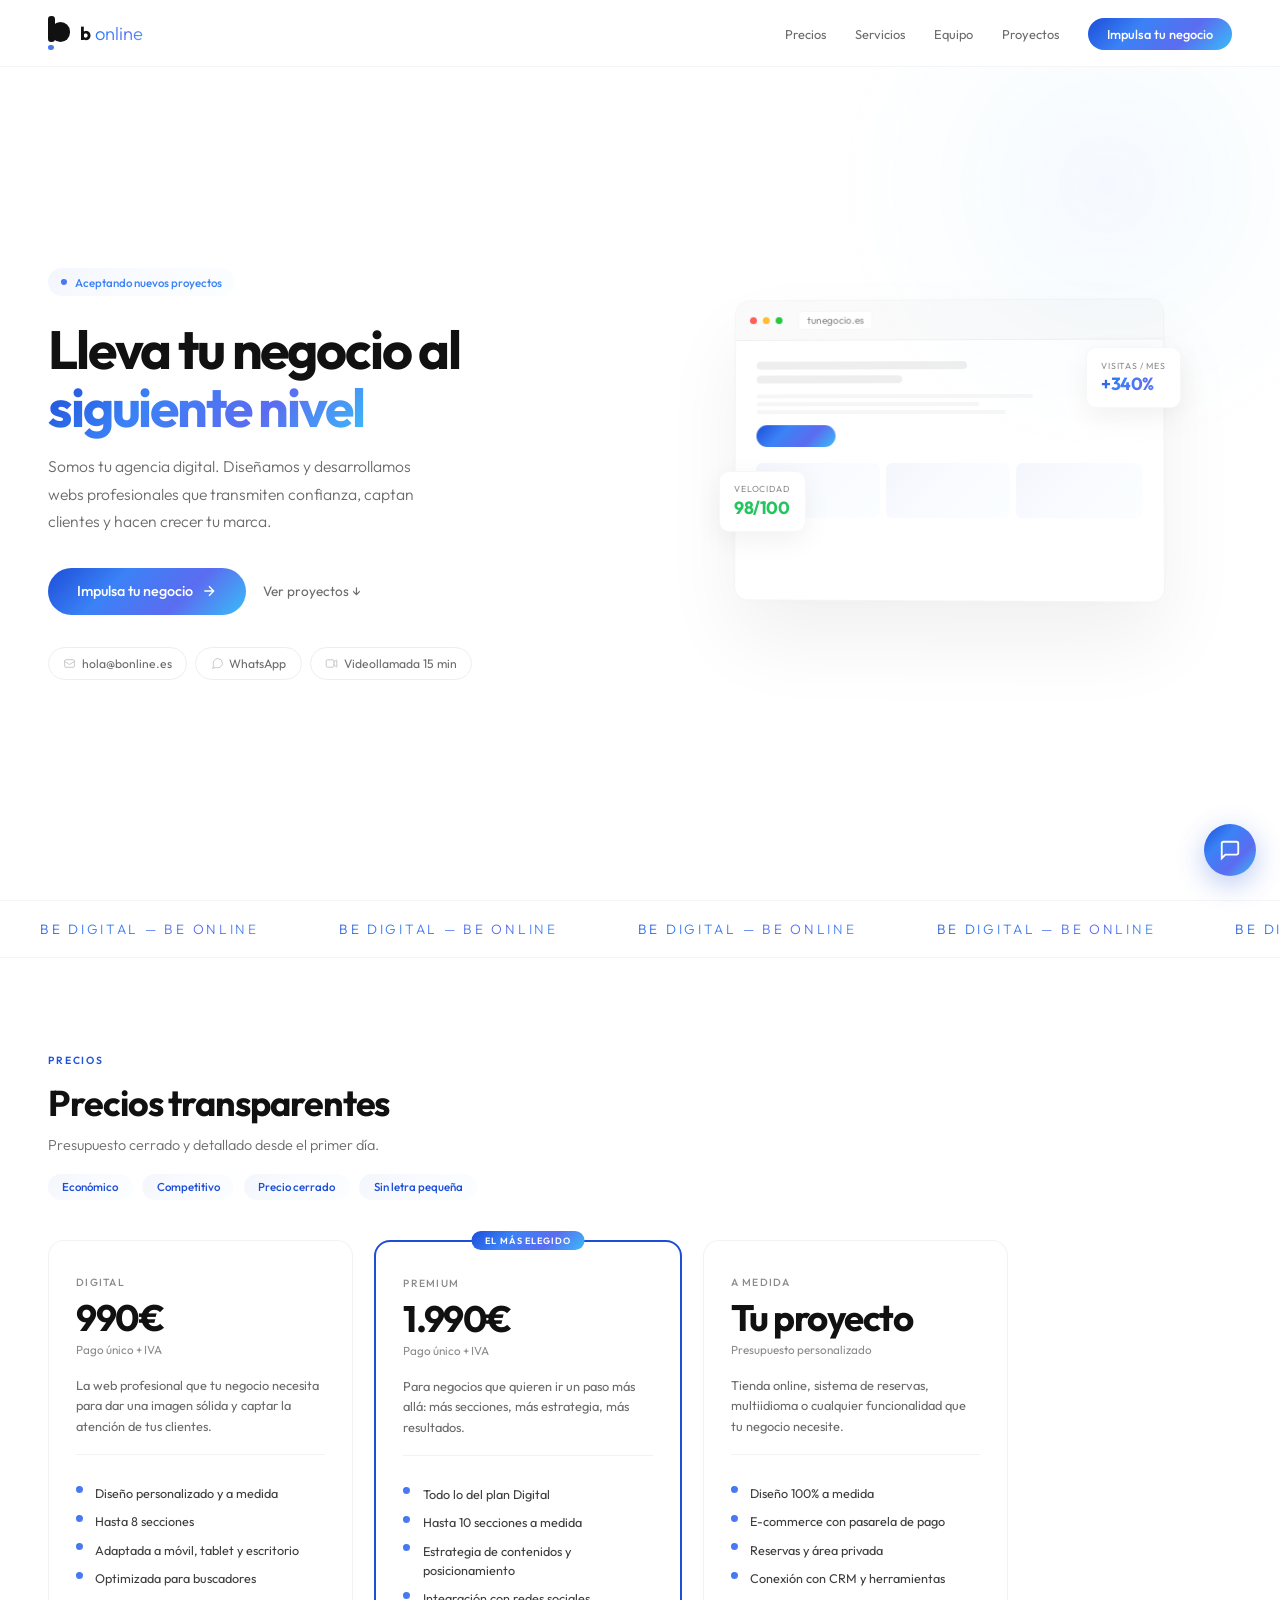
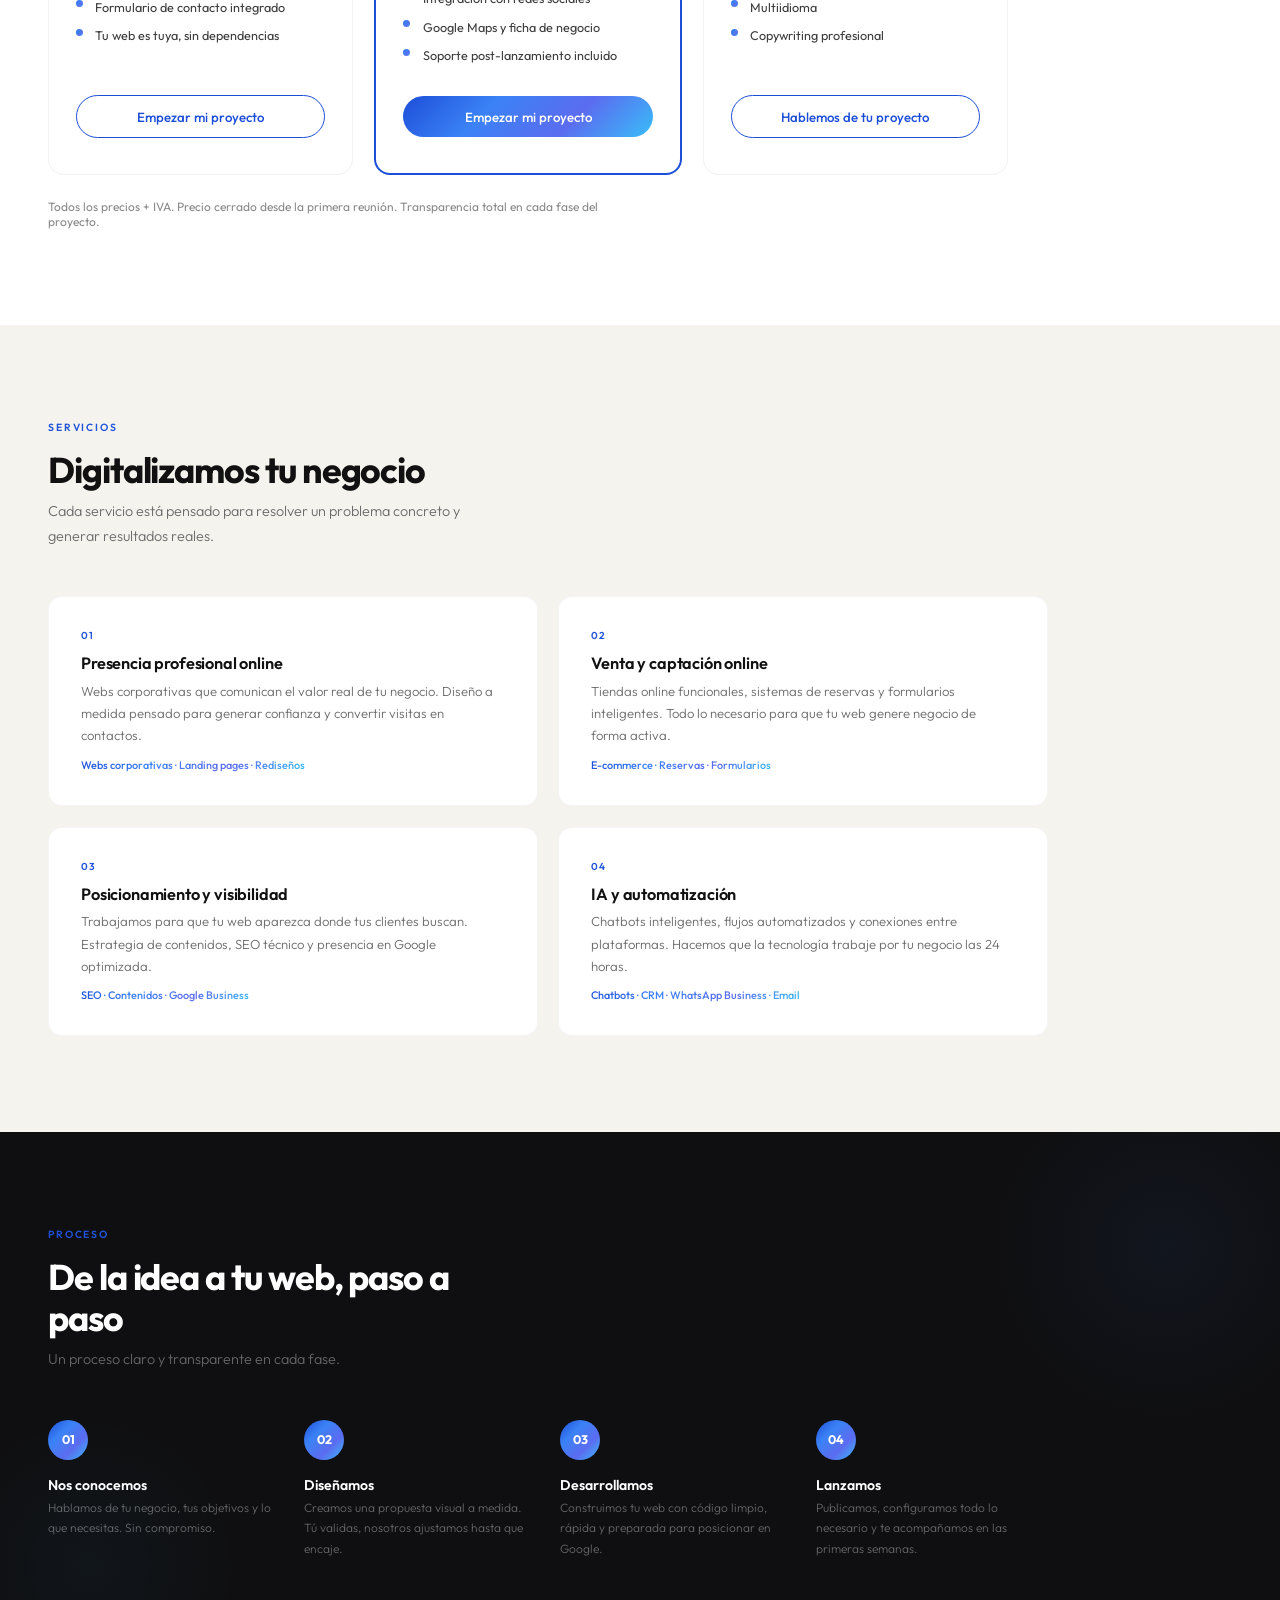
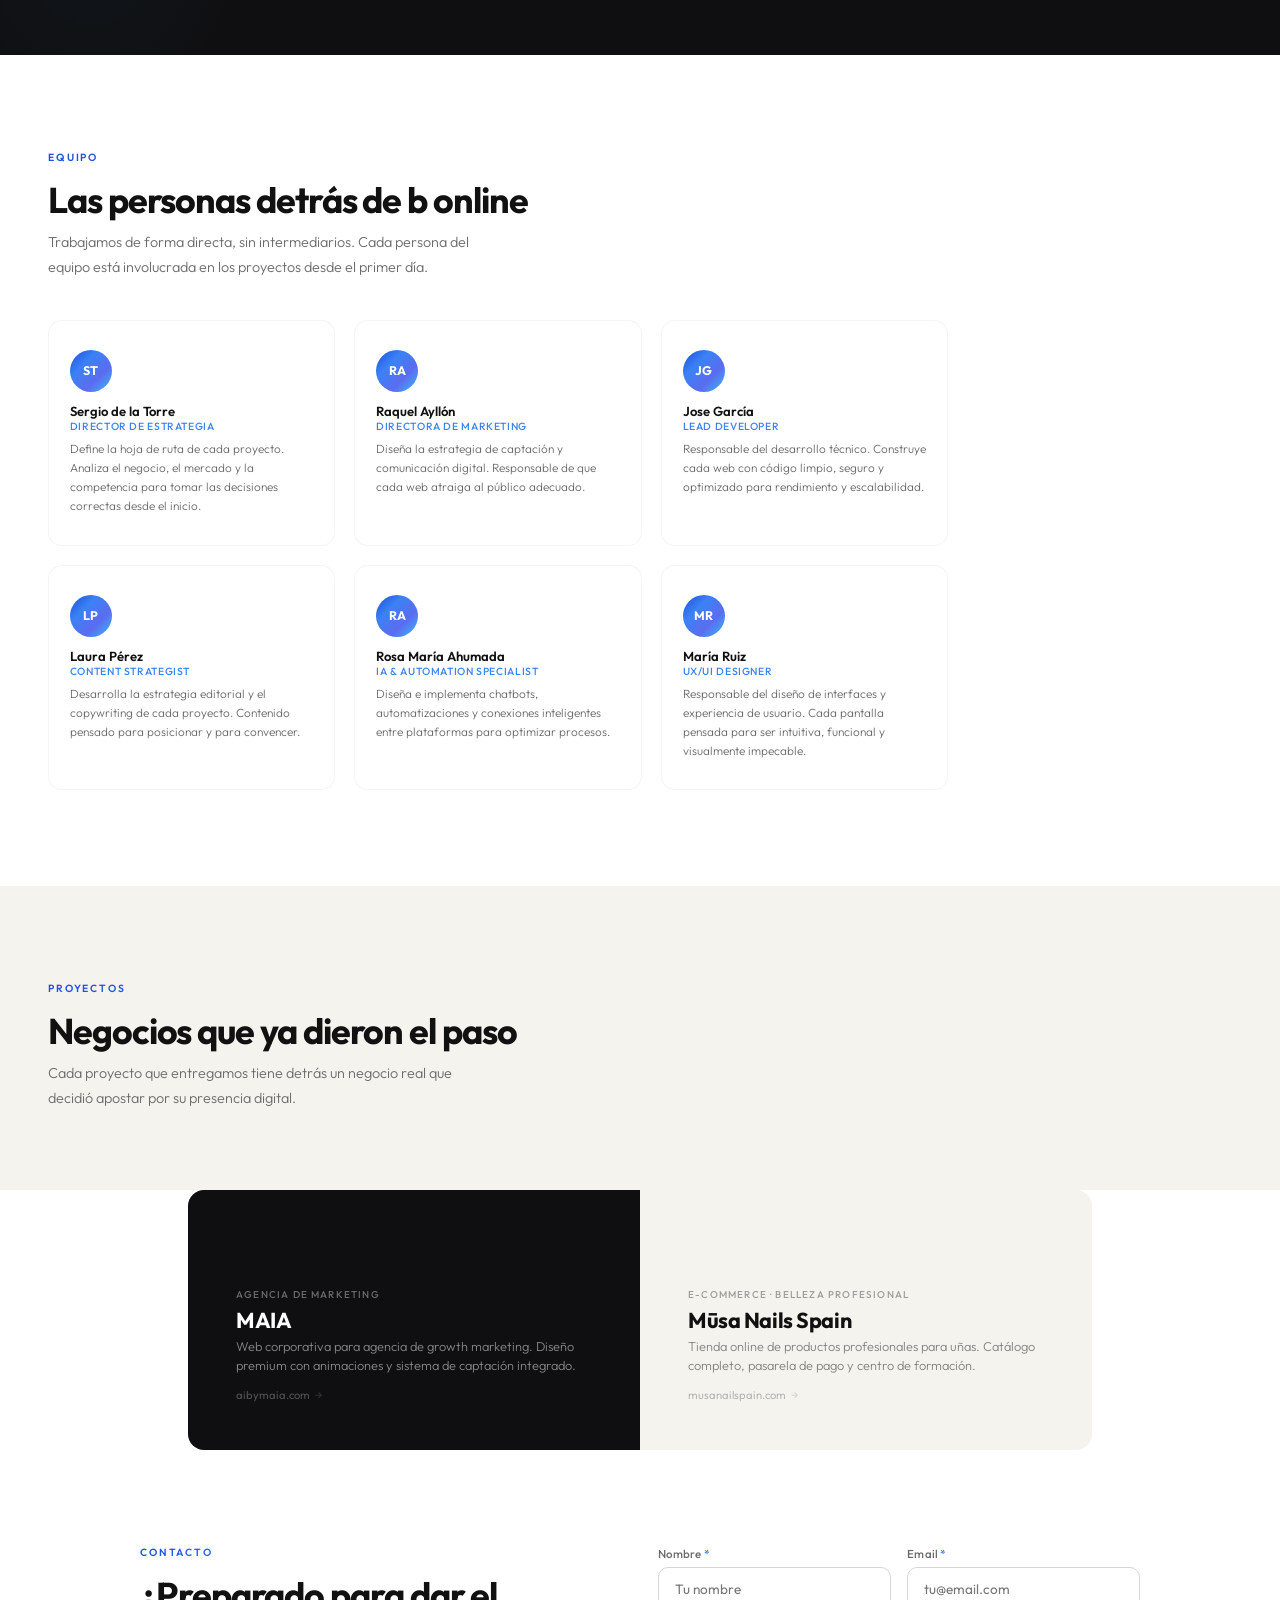
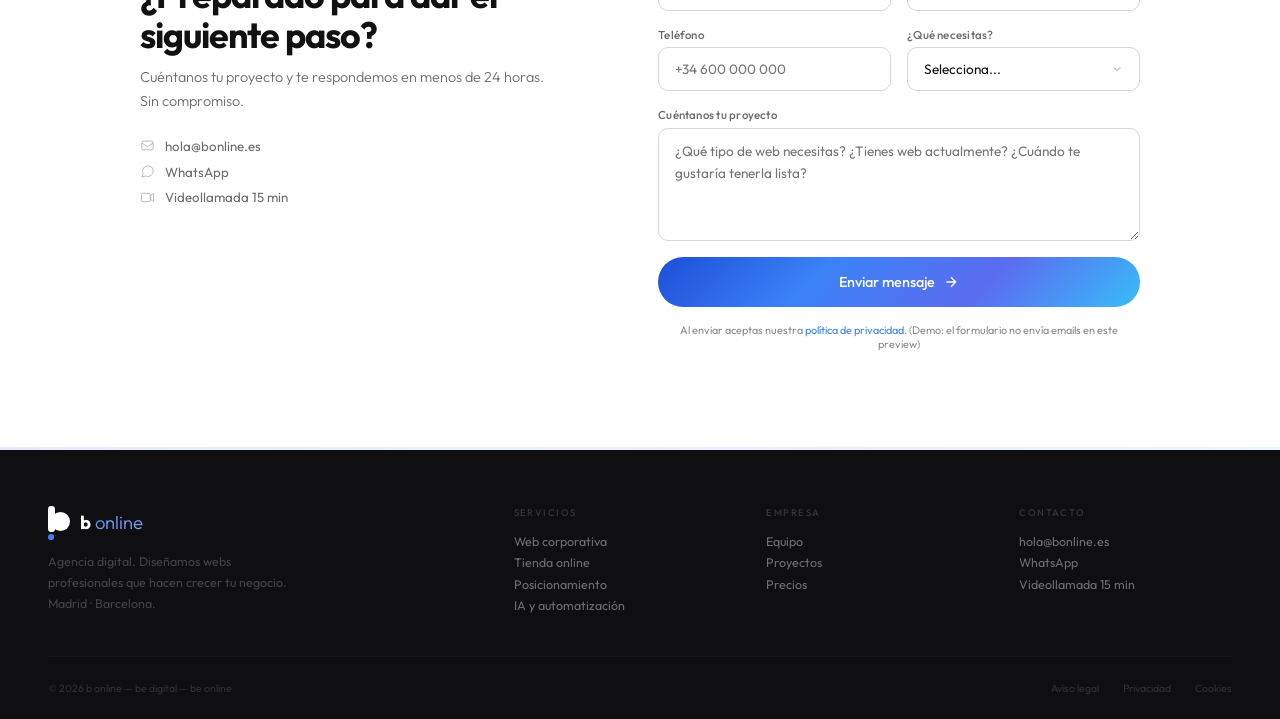
==== preview.html @ cabcc735 "Add standalone preview.html for browser preview https://claude.ai/code/session_014SmnvCgQbqK7SmA8cdi" ====
<!DOCTYPE html>
<html lang="es">
<head>
<meta charset="UTF-8">
<meta name="viewport" content="width=device-width, initial-scale=1.0">
<title>b online — be digital — be online</title>
<link href="https://fonts.googleapis.com/css2?family=Outfit:wght@200;300;400;500;600;700;800&display=swap" rel="stylesheet">
<style>
:root{
  --bg:#FFFFFF;--warm:#F5F3EE;--black:#111;--dark:#0F0F11;
  --g700:#2a2a2a;--g600:#3d3d3d;--g500:#6b6b6b;--g400:#8a8a8a;--g300:#b0b0b0;--g200:#d6d6d6;--g100:#eee;
  --grad:linear-gradient(135deg,#1D4ED8,#3B82F6,#5B6CF0,#38BDF8);
  --grad-h:linear-gradient(135deg,#1a46c4,#3574e0,#5060d8,#30a8dd);
  --grad-s:linear-gradient(135deg,rgba(29,78,216,.05),rgba(59,130,246,.03),rgba(56,189,248,.02));
  --c1:#1D4ED8;--c2:#3B82F6;--c3:#5B6CF0;--c4:#38BDF8;
  --f:'Outfit',sans-serif
}
*{margin:0;padding:0;box-sizing:border-box}
html{scroll-behavior:smooth}
body{font-family:var(--f);background:var(--bg);color:var(--black);overflow-x:hidden;-webkit-font-smoothing:antialiased}
::selection{background:var(--c2);color:#fff}

/* NAV */
nav{position:fixed;top:0;left:0;right:0;z-index:100;padding:1rem 3rem;display:flex;justify-content:space-between;align-items:center;background:rgba(255,255,255,.92);backdrop-filter:blur(24px);-webkit-backdrop-filter:blur(24px);border-bottom:1px solid rgba(0,0,0,.04)}
.logo{display:flex;align-items:center;gap:10px;text-decoration:none;color:var(--black)}
.logo-s{position:relative;width:22px;height:34px;cursor:pointer;transition:transform .3s}
.logo-s:hover{animation:bnc .5s}
@keyframes bnc{0%{transform:translateY(0)}30%{transform:translateY(-8px)}50%{transform:translateY(0)}70%{transform:translateY(-4px)}100%{transform:translateY(0)}}
.logo-s.bounce{animation:bnc .6s cubic-bezier(.36,.07,.19,.97)}
.logo-st{position:absolute;top:0;left:0;width:6.5px;height:26px;background:var(--black);border-radius:3.25px}
.logo-bw{position:absolute;top:6px;left:2.5px;width:19.5px;height:19.5px;background:var(--black);border-radius:50%}
.logo-dt{position:absolute;bottom:0;left:0;width:5.5px;height:5.5px;border-radius:50%;background:var(--grad)}
.logo-tx{display:flex;align-items:baseline;gap:5px}
.logo-bb{font-weight:700;font-size:1.15rem;letter-spacing:-.03em}
.logo-on{font-weight:300;font-size:1.15rem;background:var(--grad);-webkit-background-clip:text;-webkit-text-fill-color:transparent;background-clip:text}
.nl{display:flex;gap:1.8rem;align-items:center;list-style:none}
.nl a{text-decoration:none;color:var(--g500);font-size:.8rem;font-weight:400;transition:color .3s}.nl a:hover{color:var(--black)}
.nc{background:var(--grad)!important;color:#fff!important;padding:.5rem 1.2rem!important;border-radius:100px;font-weight:500!important;transition:all .3s!important;-webkit-text-fill-color:#fff!important}.nc:hover{opacity:.9!important;transform:translateY(-1px)}
.ham{display:none;background:0;border:0;cursor:pointer;padding:.5rem}.ham span{display:block;width:20px;height:1.5px;background:var(--black);margin:4px 0;transition:all .3s}
.ham.open span:nth-child(1){transform:translateY(5.5px) rotate(45deg)}
.ham.open span:nth-child(2){opacity:0}
.ham.open span:nth-child(3){transform:translateY(-5.5px) rotate(-45deg)}

/* MOBILE MENU */
.mob-menu{display:none;position:fixed;top:0;left:0;right:0;bottom:0;z-index:99;background:rgba(255,255,255,.98);backdrop-filter:blur(24px);flex-direction:column;align-items:center;justify-content:center;gap:2rem;padding:2rem}
.mob-menu.open{display:flex}
.mob-menu a{font-size:1.4rem;font-weight:600;color:var(--black);text-decoration:none;letter-spacing:-.02em;transition:color .2s}.mob-menu a:hover{color:var(--c2)}
.mob-cta{background:var(--grad)!important;color:#fff!important;padding:.8rem 2rem;border-radius:100px;font-size:1.1rem!important;-webkit-text-fill-color:#fff!important}

/* BUTTONS */
.btn-grad{display:inline-flex;align-items:center;gap:.5rem;background:var(--grad);color:#fff;padding:.9rem 1.8rem;border-radius:100px;text-decoration:none;font-weight:500;font-size:.9rem;transition:all .3s;border:0;cursor:pointer;font-family:var(--f)}.btn-grad:hover{transform:translateY(-2px);box-shadow:0 14px 36px rgba(29,78,216,.2);background:var(--grad-h)}.btn-grad svg{transition:transform .3s}.btn-grad:hover svg.btn-arr{transform:translateX(3px)}
.btn-g{display:inline-flex;align-items:center;gap:.4rem;color:var(--g500);text-decoration:none;font-size:.85rem;font-weight:400;transition:color .3s;padding:.9rem .4rem}.btn-g:hover{color:var(--black)}
.btn-o{display:inline-flex;align-items:center;gap:.4rem;padding:.7rem 1.3rem;border-radius:100px;text-decoration:none;font-size:.83rem;font-weight:400;border:1.5px solid var(--g200);color:var(--g500);transition:all .3s}.btn-o:hover{border-color:var(--c2);color:var(--c2)}
.gl{height:3px;background:var(--grad);border:none;margin:0;opacity:.12}

/* HERO */
.hero{min-height:100vh;display:grid;grid-template-columns:1fr 1fr;align-items:center;padding:0 3rem;gap:3rem;position:relative;overflow:hidden}
.hero::after{content:'';position:absolute;top:-10%;right:-8%;width:550px;height:550px;background:radial-gradient(circle,rgba(59,130,246,.05) 0%,rgba(56,189,248,.02) 40%,transparent 70%);pointer-events:none}
.hero-c{padding:7rem 0 4rem;max-width:520px;position:relative;z-index:1}
.h-tag{display:inline-flex;align-items:center;gap:.5rem;background:var(--grad-s);font-size:.72rem;font-weight:500;padding:.38rem .8rem;border-radius:100px;margin-bottom:1.5rem;color:var(--c2)}
.h-tag .dot{width:6px;height:6px;border-radius:50%;background:var(--grad);animation:pu 2s infinite}
@keyframes pu{0%,100%{opacity:1}50%{opacity:.3}}
.hero h1{font-size:clamp(2.3rem,4.2vw,3.4rem);font-weight:700;line-height:1.08;letter-spacing:-.04em;margin-bottom:1.1rem}
.hero h1 .ac{background:var(--grad);-webkit-background-clip:text;-webkit-text-fill-color:transparent;background-clip:text}
.hero-sub{font-size:.98rem;color:var(--g500);line-height:1.75;font-weight:300;margin-bottom:2rem;max-width:400px}
.hero-a{display:flex;gap:.7rem;align-items:center;flex-wrap:wrap;margin-bottom:2rem}
.hero-bar{display:flex;gap:.5rem;flex-wrap:wrap}
.hero-bar a{display:inline-flex;align-items:center;gap:.35rem;padding:.5rem .9rem;border-radius:100px;font-size:.76rem;font-weight:400;text-decoration:none;border:1px solid var(--g100);color:var(--g500);transition:all .3s;background:var(--bg)}.hero-bar a:hover{border-color:var(--c2);color:var(--c2)}
.hero-bar a svg{width:13px;height:13px;opacity:.45}
.hero-v{position:relative;height:100vh;display:flex;align-items:center;justify-content:center}
.hm{position:relative;width:100%;max-width:430px}
.mbr{background:#fff;border-radius:14px;box-shadow:0 40px 80px rgba(0,0,0,.06),0 2px 12px rgba(0,0,0,.02);overflow:hidden;border:1px solid rgba(0,0,0,.04);transform:perspective(1000px) rotateY(-2deg) rotateX(1deg);transition:transform .6s cubic-bezier(.22,1,.36,1)}.mbr:hover{transform:perspective(1000px) rotateY(0) rotateX(0)}
.mb-bar{display:flex;align-items:center;gap:6px;padding:10px 14px;background:#fafafa;border-bottom:1px solid rgba(0,0,0,.04)}
.md{width:7px;height:7px;border-radius:50%}.md:nth-child(1){background:#FF5F57}.md:nth-child(2){background:#FFBD2E}.md:nth-child(3){background:#28C840}
.mu{margin-left:10px;font-size:.64rem;color:var(--g400);background:#fff;padding:2px 8px;border-radius:4px;border:1px solid rgba(0,0,0,.03)}
.mb-bd{padding:1.3rem;min-height:260px}
.mbl{height:8px;border-radius:4px;margin-bottom:6px;background:var(--g100)}.mbl:nth-child(1){width:55%}.mbl:nth-child(2){width:38%;margin-bottom:11px}
.mbs{height:4px;border-radius:2px;margin-bottom:4px;background:var(--g100);opacity:.5}.mbs:nth-child(3){width:72%}.mbs:nth-child(4){width:58%}.mbs:nth-child(5){width:65%}
.m-btn{width:80px;height:22px;border-radius:100px;margin-top:11px;background:var(--grad)}
.m-gr{display:grid;grid-template-columns:1fr 1fr 1fr;gap:6px;margin-top:16px}
.m-cd{background:var(--grad-s);border-radius:6px;height:55px}
.fl{position:absolute;background:#fff;border-radius:10px;padding:.7rem .9rem;box-shadow:0 8px 28px rgba(0,0,0,.06);border:1px solid rgba(0,0,0,.03);z-index:2;animation:flt 6s ease-in-out infinite}.fl.f1{top:16%;right:-18px}.fl.f2{bottom:23%;left:-14px;animation-delay:-3s}
.fl-l{font-size:.55rem;color:var(--g400);text-transform:uppercase;letter-spacing:.08em;margin-bottom:.12rem}
.fl-v{font-size:1.1rem;font-weight:700;letter-spacing:-.03em}
.fl-v.up{background:var(--grad);-webkit-background-clip:text;-webkit-text-fill-color:transparent;background-clip:text}
@keyframes flt{0%,100%{transform:translateY(0)}50%{transform:translateY(-8px)}}

/* MARQUEE */
.marq{padding:1.2rem 0;overflow:hidden;border-top:1px solid rgba(0,0,0,.04);border-bottom:1px solid rgba(0,0,0,.04)}
.marq-track{display:flex;gap:0;animation:marq 60s linear infinite;width:max-content}
.marq-item{font-size:.85rem;font-weight:300;letter-spacing:.2em;text-transform:uppercase;white-space:nowrap;padding:0 2.5rem;background:var(--grad);-webkit-background-clip:text;-webkit-text-fill-color:transparent;background-clip:text}
@keyframes marq{0%{transform:translateX(0)}100%{transform:translateX(-50%)}}

/* SECTIONS */
.sec{padding:6rem 3rem}
.sec-w{background:var(--warm)}
.sec-bl{background:var(--dark);color:#fff;position:relative;overflow:hidden}
.sec-bl::before{content:'';position:absolute;top:-60px;right:-60px;width:350px;height:350px;background:radial-gradient(circle,rgba(59,130,246,.06) 0%,transparent 70%);pointer-events:none}
.sec-bl::after{content:'';position:absolute;bottom:-60px;left:-60px;width:300px;height:300px;background:radial-gradient(circle,rgba(56,189,248,.04) 0%,transparent 70%);pointer-events:none}
.sl{font-size:.65rem;text-transform:uppercase;letter-spacing:.18em;font-weight:600;margin-bottom:1rem;background:var(--grad);-webkit-background-clip:text;-webkit-text-fill-color:transparent;background-clip:text}
.stt{font-size:clamp(1.7rem,2.8vw,2.3rem);font-weight:700;line-height:1.12;letter-spacing:-.03em;max-width:480px;margin-bottom:.6rem}
.ss{font-size:.9rem;color:var(--g500);line-height:1.7;font-weight:300;max-width:420px;margin-bottom:3rem}
.sec-bl .ss{color:rgba(255,255,255,.36)}

/* PRICING */
.pr-head{margin-bottom:2.5rem;max-width:960px}
.pr-tags{display:flex;gap:.6rem;margin-top:1rem;flex-wrap:wrap}
.pr-tag{font-size:.72rem;font-weight:500;padding:.35rem .9rem;border-radius:100px;background:var(--grad-s);color:var(--c1)}
.pr-row{display:flex;gap:1.3rem;max-width:960px;align-items:stretch}
.pr{background:var(--bg);border:1px solid rgba(0,0,0,.05);border-radius:16px;padding:2.2rem 1.7rem;position:relative;transition:transform .4s,box-shadow .4s;display:flex;flex-direction:column;flex:1;min-width:0}
.pr:hover{transform:translateY(-4px);box-shadow:0 20px 48px rgba(0,0,0,.04)}
.pr.pop{border:2px solid var(--c1)}
.pop-t{position:absolute;top:-11px;left:50%;transform:translateX(-50%);background:var(--grad);color:#fff;font-size:.57rem;text-transform:uppercase;letter-spacing:.1em;padding:.25rem .85rem;border-radius:100px;font-weight:600;white-space:nowrap}
.pr-nm{font-size:.65rem;text-transform:uppercase;letter-spacing:.12em;color:var(--g400);margin-bottom:.3rem;font-weight:500}
.pr-p{font-size:2.3rem;font-weight:700;letter-spacing:-.04em;margin-bottom:.1rem}
.pr-per{font-size:.73rem;color:var(--g400);margin-bottom:1.1rem}
.pr-d{font-size:.8rem;color:var(--g500);line-height:1.6;margin-bottom:1.5rem;padding-bottom:1.1rem;border-bottom:1px solid rgba(0,0,0,.05)}
.pr-li{list-style:none;margin-bottom:1.6rem;flex:1}
.pr-li li{font-size:.79rem;color:var(--g600);padding:.3rem 0;padding-left:1.2rem;position:relative;line-height:1.5}
.pr-li li::before{content:'';position:absolute;left:0;top:.45rem;width:7px;height:7px;border-radius:50%;background:var(--grad)}
.pr-cta{display:block;text-align:center;padding:.8rem;background:var(--grad);color:#fff;text-decoration:none;font-size:.83rem;font-weight:500;border-radius:100px;transition:all .3s;cursor:pointer;font-family:var(--f);width:100%;border:0}.pr-cta:hover{box-shadow:0 8px 24px rgba(29,78,216,.2);transform:translateY(-1px)}
.pr-cta-o{display:block;text-align:center;padding:.8rem;border:1.5px solid var(--c1);background:transparent;color:var(--c1);text-decoration:none;font-size:.83rem;font-weight:500;border-radius:100px;transition:all .3s;cursor:pointer;font-family:var(--f);width:100%}.pr-cta-o:hover{background:var(--c1);color:#fff}
.pr-note{margin-top:1.5rem;font-size:.75rem;color:var(--g400);max-width:600px}

/* SERVICES */
.wg{display:grid;grid-template-columns:1fr 1fr;gap:1.3rem;max-width:1000px}
.wb{padding:2rem;border-radius:14px;background:var(--bg);border:1px solid rgba(0,0,0,.04);transition:transform .3s,box-shadow .3s}.wb:hover{transform:translateY(-3px);box-shadow:0 16px 40px rgba(0,0,0,.04)}
.wb-n{font-size:.63rem;font-weight:600;background:var(--grad);-webkit-background-clip:text;-webkit-text-fill-color:transparent;background-clip:text;margin-bottom:.7rem;letter-spacing:.05em}
.wb h3{font-size:1.02rem;font-weight:600;margin-bottom:.4rem;letter-spacing:-.01em}
.wb p{font-size:.82rem;color:var(--g500);line-height:1.7;font-weight:300}
.wb .tg{display:inline-block;margin-top:.7rem;font-size:.68rem;font-weight:500;background:var(--grad);-webkit-background-clip:text;-webkit-text-fill-color:transparent;background-clip:text}

/* PROCESS */
.proc-r{display:grid;grid-template-columns:repeat(4,1fr);gap:1.5rem;max-width:1000px}
.pc{position:relative;z-index:1}
.pc-n{width:40px;height:40px;border-radius:50%;display:flex;align-items:center;justify-content:center;font-weight:700;font-size:.78rem;margin-bottom:1rem;color:#fff;background:var(--grad)}
.pc h4{font-size:.88rem;font-weight:600;margin-bottom:.25rem}
.pc p{font-size:.75rem;color:rgba(255,255,255,.36);line-height:1.7;font-weight:300}

/* TEAM */
.team-txt{font-size:.9rem;color:var(--g500);line-height:1.75;font-weight:300;max-width:460px;margin-bottom:2.5rem}
.team-g{display:grid;grid-template-columns:repeat(3,1fr);gap:1.2rem;max-width:900px}
.tm{padding:1.8rem 1.3rem;background:var(--bg);border:1px solid rgba(0,0,0,.04);border-radius:14px;transition:transform .3s,box-shadow .3s}.tm:hover{transform:translateY(-3px);box-shadow:0 12px 32px rgba(0,0,0,.04)}
.tm-init{width:42px;height:42px;border-radius:50%;margin-bottom:.7rem;background:var(--grad);display:flex;align-items:center;justify-content:center;font-size:.78rem;font-weight:700;color:#fff}
.tm h4{font-size:.82rem;font-weight:600;margin-bottom:.05rem}
.tm .role{font-size:.65rem;color:var(--c2);font-weight:500;text-transform:uppercase;letter-spacing:.06em;margin-bottom:.45rem}
.tm .bio{font-size:.74rem;color:var(--g500);line-height:1.6;font-weight:300}

/* CASES */
.cases-wrap{max-width:1000px;margin:0 auto;padding:0 3rem}
.cases-g{display:grid;grid-template-columns:1fr 1fr;gap:0;border-radius:16px;overflow:hidden}
.case{padding:3rem;display:flex;flex-direction:column;justify-content:flex-end;min-height:260px;text-decoration:none;transition:all .3s;position:relative;overflow:hidden}
.case::after{content:'';position:absolute;top:0;left:0;right:0;bottom:0;background:var(--grad);opacity:0;transition:opacity .3s;pointer-events:none}.case:hover::after{opacity:.04}
.case-dk{background:var(--dark);color:#fff}.case-lt{background:var(--warm);color:var(--black)}
.case-type{font-size:.62rem;text-transform:uppercase;letter-spacing:.12em;margin-bottom:.3rem;font-weight:500;opacity:.38}
.case-name{font-size:1.35rem;font-weight:700;letter-spacing:-.02em;margin-bottom:.2rem}
.case-what{font-size:.8rem;font-weight:300;opacity:.5;line-height:1.5}
.case-url{font-size:.7rem;margin-top:.8rem;font-weight:400;opacity:.28;display:inline-flex;align-items:center;gap:.3rem}.case-url::after{content:'→';opacity:.5}

/* CONTACT FORM */
.contact-sec{padding:6rem 3rem}
.contact-wrap{display:grid;grid-template-columns:1fr 1.1fr;gap:5rem;max-width:1000px;margin:0 auto}
.contact-intro .stt{max-width:100%}
.contact-links{display:flex;flex-direction:column;gap:.6rem;margin-top:1.5rem}
.contact-link{display:inline-flex;align-items:center;gap:.6rem;font-size:.83rem;color:var(--g500);text-decoration:none;transition:color .2s}.contact-link:hover{color:var(--c2)}
.contact-link svg{flex-shrink:0;opacity:.5}
.contact-form{display:flex;flex-direction:column;gap:1rem}
.cf-row{display:grid;grid-template-columns:1fr 1fr;gap:1rem}
.cf-field{display:flex;flex-direction:column;gap:.35rem}
.cf-field label{font-size:.72rem;font-weight:500;color:var(--g500);letter-spacing:.02em}
.req{color:var(--c2)}
.cf-field input,.cf-field select,.cf-field textarea{width:100%;padding:.75rem 1rem;border:1.5px solid var(--g200);border-radius:10px;font-family:var(--f);font-size:.85rem;color:var(--black);background:#fff;outline:none;transition:border-color .2s,box-shadow .2s;-webkit-appearance:none}
.cf-field input:focus,.cf-field select:focus,.cf-field textarea:focus{border-color:var(--c2);box-shadow:0 0 0 3px rgba(59,130,246,.08)}
.cf-field textarea{resize:vertical;min-height:110px;line-height:1.6}
.cf-field select{background-image:url("data:image/svg+xml,%3Csvg xmlns='http://www.w3.org/2000/svg' width='12' height='12' viewBox='0 0 24 24' fill='none' stroke='%238a8a8a' stroke-width='2'%3E%3Cpath d='M6 9l6 6 6-6'/%3E%3C/svg%3E");background-repeat:no-repeat;background-position:right 1rem center;cursor:pointer}
.form-btn{width:100%;justify-content:center;padding:1rem;font-size:.9rem}
.spin{animation:spinning .7s linear infinite;display:inline-block}
@keyframes spinning{to{transform:rotate(360deg)}}
.form-msg{font-size:.82rem;padding:.7rem 1rem;border-radius:8px;display:none}
.form-msg.ok{display:block;background:#f0fdf4;color:#166534;border:1px solid #bbf7d0}
.form-msg.err{display:block;background:#fef2f2;color:#991b1b;border:1px solid #fecaca}
.form-privacy{font-size:.68rem;color:var(--g400);text-align:center}.form-privacy a{color:var(--c2);text-decoration:none}

/* FOOTER */
footer{background:var(--dark);color:#fff;padding:3.5rem 3rem 1.5rem}
.ftg{display:grid;grid-template-columns:2fr 1fr 1fr 1fr;gap:2.5rem;margin-bottom:2.5rem}
.ft-d{font-size:.78rem;color:rgba(255,255,255,.22);line-height:1.7;margin-top:.7rem;max-width:240px}
.ftc h5{font-size:.6rem;text-transform:uppercase;letter-spacing:.15em;color:rgba(255,255,255,.16);margin-bottom:.8rem;font-weight:500}
.ftc a{display:block;color:rgba(255,255,255,.4);text-decoration:none;font-size:.78rem;padding:.2rem 0;transition:color .3s}.ftc a:hover{color:#fff}
.ftb{display:flex;justify-content:space-between;align-items:center;padding-top:1.5rem;border-top:1px solid rgba(255,255,255,.04);font-size:.66rem;color:rgba(255,255,255,.14);flex-wrap:wrap;gap:.8rem}
.ftl a{color:rgba(255,255,255,.14);text-decoration:none;margin-left:1.5rem;transition:color .3s}.ftl a:hover{color:rgba(255,255,255,.4)}
.ft-logo .logo-st{background:#fff}.ft-logo .logo-bw{background:#fff}.ft-logo .logo-bb{color:#fff}.ft-logo .logo-on{-webkit-text-fill-color:rgba(255,255,255,.25)}

/* CHATBOT */
#chatbot{position:fixed;bottom:1.5rem;right:1.5rem;z-index:200}
.chat-btn{width:52px;height:52px;border-radius:50%;background:var(--grad);border:0;cursor:pointer;display:flex;align-items:center;justify-content:center;color:#fff;box-shadow:0 8px 28px rgba(29,78,216,.3);transition:transform .3s,box-shadow .3s;position:relative}
.chat-btn:hover{transform:scale(1.08);box-shadow:0 12px 36px rgba(29,78,216,.4)}
.chat-icon-close{display:none}
.chat-btn.open .chat-icon-open{display:none}
.chat-btn.open .chat-icon-close{display:block}
.chat-badge{position:absolute;top:-4px;right:-4px;width:18px;height:18px;background:#ef4444;border-radius:50%;font-size:.58rem;font-weight:700;color:#fff;display:flex;align-items:center;justify-content:center;border:2px solid #fff;animation:bpulse 2s infinite}
@keyframes bpulse{0%,100%{transform:scale(1)}50%{transform:scale(1.15)}}
.chat-badge.hidden{display:none}
.chat-window{position:absolute;bottom:64px;right:0;width:320px;background:#fff;border-radius:18px;box-shadow:0 24px 60px rgba(0,0,0,.12),0 4px 16px rgba(0,0,0,.06);overflow:hidden;border:1px solid rgba(0,0,0,.04);display:none;flex-direction:column;max-height:480px}
.chat-window.open{display:flex}
.chat-head{display:flex;align-items:center;gap:.7rem;padding:1rem 1.1rem;background:var(--grad);color:#fff}
.chat-head .logo-s.sm{width:18px;height:28px;flex-shrink:0}
.chat-head .logo-s.sm .logo-st{background:#fff}
.chat-head .logo-s.sm .logo-bw{background:#fff}
.chat-head .logo-s.sm .logo-dt{background:rgba(255,255,255,.5)}
.chat-name{font-size:.85rem;font-weight:600;line-height:1}
.chat-status{font-size:.65rem;opacity:.75;margin-top:.1rem;display:flex;align-items:center;gap:.3rem}
.chat-dot{width:6px;height:6px;border-radius:50%;background:#4ade80;animation:pu 2s infinite}
.chat-x{margin-left:auto;background:0;border:0;color:#fff;cursor:pointer;opacity:.7;padding:.2rem;display:flex;align-items:center;transition:opacity .2s}.chat-x:hover{opacity:1}
.chat-msgs{flex:1;overflow-y:auto;padding:1rem;display:flex;flex-direction:column;gap:.6rem;scroll-behavior:smooth}
.chat-msgs::-webkit-scrollbar{width:4px}.chat-msgs::-webkit-scrollbar-track{background:transparent}.chat-msgs::-webkit-scrollbar-thumb{background:var(--g200);border-radius:2px}
.msg{max-width:82%;padding:.6rem .85rem;border-radius:12px;font-size:.8rem;line-height:1.55;word-break:break-word;white-space:pre-wrap}
.msg.bot{background:var(--g100);color:var(--black);align-self:flex-start;border-bottom-left-radius:3px}
.msg.usr{background:var(--grad);color:#fff;align-self:flex-end;border-bottom-right-radius:3px}
.msg-typing{display:flex;gap:4px;padding:.7rem .9rem;align-items:center}
.msg-typing span{width:6px;height:6px;border-radius:50%;background:var(--g400);animation:ty .9s infinite}.msg-typing span:nth-child(2){animation-delay:.15s}.msg-typing span:nth-child(3){animation-delay:.3s}
@keyframes ty{0%,80%,100%{transform:scale(1);opacity:.4}40%{transform:scale(1.2);opacity:1}}
.chat-inp{display:flex;gap:.5rem;padding:.8rem;border-top:1px solid var(--g100)}
.chat-inp input{flex:1;border:1.5px solid var(--g200);border-radius:8px;padding:.5rem .8rem;font-family:var(--f);font-size:.82rem;outline:none;transition:border-color .2s}.chat-inp input:focus{border-color:var(--c2)}
#chatSend{width:34px;height:34px;border-radius:8px;background:var(--grad);border:0;color:#fff;cursor:pointer;display:flex;align-items:center;justify-content:center;flex-shrink:0;transition:opacity .2s}.#chatSend:hover{opacity:.85}
.chat-foot{padding:.5rem 1rem .8rem;border-top:1px solid var(--g100)}
.chat-foot a{font-size:.68rem;color:var(--g400);text-decoration:none;display:inline-flex;align-items:center;gap:.35rem;transition:color .2s}.chat-foot a:hover{color:var(--black)}

/* ANIMATIONS */
.rv{opacity:0;transform:translateY(18px);transition:opacity .7s cubic-bezier(.22,1,.36,1),transform .7s cubic-bezier(.22,1,.36,1)}
.rv.vis{opacity:1;transform:translateY(0)}
.d1{transition-delay:.1s}.d2{transition-delay:.2s}.d3{transition-delay:.3s}

/* RESPONSIVE */
@media(max-width:1024px){
  .hero{grid-template-columns:1fr}.hero-v{display:none}
  .wg{grid-template-columns:1fr}.cases-g{grid-template-columns:1fr}
  .pr-row{flex-direction:column;max-width:360px}
  .ftg{grid-template-columns:1fr 1fr}.team-g{grid-template-columns:1fr 1fr}
  .contact-wrap{grid-template-columns:1fr;gap:3rem}
}
@media(max-width:768px){
  nav{padding:.9rem 1.5rem}.nl{display:none}.ham{display:block}
  .sec{padding:4rem 1.5rem}.hero{padding:0 1.5rem}.hero-c{padding:6rem 0 3rem}
  .proc-r{grid-template-columns:1fr 1fr}.team-g{grid-template-columns:1fr}
  .contact-sec{padding:4rem 1.5rem}
  footer{padding:2.5rem 1.5rem 1rem}.ftg{grid-template-columns:1fr;gap:1.5rem}
  .hero-a{flex-direction:column;align-items:stretch;text-align:center}
  .btn-g,.btn-o{justify-content:center}
  .cases-wrap{padding:0 1.5rem}.hero-bar{justify-content:center}
  .cf-row{grid-template-columns:1fr}
  .chat-window{width:calc(100vw - 2rem);right:-.5rem}
}
</style>
</head>
<body>

<nav id="mainNav">
  <a href="#" class="logo" aria-label="b online">
    <div class="logo-s" id="logoB" title="Haz clic para que salte">
      <div class="logo-st"></div><div class="logo-bw"></div><div class="logo-dt"></div>
    </div>
    <div class="logo-tx"><span class="logo-bb">b</span> <span class="logo-on">online</span></div>
  </a>
  <ul class="nl" id="mainMenu">
    <li><a href="#precios">Precios</a></li>
    <li><a href="#servicios">Servicios</a></li>
    <li><a href="#equipo">Equipo</a></li>
    <li><a href="#proyectos">Proyectos</a></li>
    <li><a href="#contacto" class="nc">Impulsa tu negocio</a></li>
  </ul>
  <button class="ham" id="hamBtn" aria-label="Abrir menú" aria-expanded="false">
    <span></span><span></span><span></span>
  </button>
</nav>

<div class="mob-menu" id="mobMenu" aria-hidden="true">
  <a href="#precios">Precios</a>
  <a href="#servicios">Servicios</a>
  <a href="#equipo">Equipo</a>
  <a href="#proyectos">Proyectos</a>
  <a href="#contacto" class="mob-cta">Impulsa tu negocio</a>
</div>

<!-- HERO -->
<section class="hero">
  <div class="hero-c">
    <div class="h-tag rv"><span class="dot"></span> Aceptando nuevos proyectos</div>
    <h1 class="rv d1">Lleva tu negocio al <span class="ac">siguiente nivel</span></h1>
    <p class="hero-sub rv d2">Somos tu agencia digital. Diseñamos y desarrollamos webs profesionales que transmiten confianza, captan clientes y hacen crecer tu marca.</p>
    <div class="hero-a rv d3">
      <a href="#contacto" class="btn-grad">Impulsa tu negocio <svg width="16" height="16" fill="none" stroke="currentColor" stroke-width="2" viewBox="0 0 24 24"><path d="M5 12h14M12 5l7 7-7 7"/></svg></a>
      <a href="#proyectos" class="btn-g">Ver proyectos ↓</a>
    </div>
    <div class="hero-bar rv d3">
      <a href="mailto:hola@bonline.es"><svg viewBox="0 0 24 24" fill="none" stroke="currentColor" stroke-width="1.5"><path d="M3 8l7.89 5.26a2 2 0 002.22 0L21 8M5 19h14a2 2 0 002-2V7a2 2 0 00-2-2H5a2 2 0 00-2 2v10a2 2 0 002 2z"/></svg>hola@bonline.es</a>
      <a href="https://wa.me/34600000000" target="_blank"><svg viewBox="0 0 24 24" fill="none" stroke="currentColor" stroke-width="1.5"><path d="M21 11.5a8.38 8.38 0 01-.9 3.8 8.5 8.5 0 01-7.6 4.7 8.38 8.38 0 01-3.8-.9L3 21l1.9-5.7a8.38 8.38 0 01-.9-3.8 8.5 8.5 0 014.7-7.6 8.38 8.38 0 013.8-.9h.5a8.48 8.48 0 018 8v.5z"/></svg>WhatsApp</a>
      <a href="mailto:hola@bonline.es?subject=Reservar%20videollamada%2015%20min"><svg viewBox="0 0 24 24" fill="none" stroke="currentColor" stroke-width="1.5"><path d="M15.75 10.5l4.72-4.72a.75.75 0 011.28.53v11.38a.75.75 0 01-1.28.53l-4.72-4.72M4.5 18.75h9.75a2.25 2.25 0 002.25-2.25v-9A2.25 2.25 0 0014.25 5.25H4.5A2.25 2.25 0 002.25 7.5v9a2.25 2.25 0 002.25 2.25z"/></svg>Videollamada 15 min</a>
    </div>
  </div>
  <div class="hero-v">
    <div class="hm">
      <div class="fl f1"><div class="fl-l">Visitas / mes</div><div class="fl-v up">+340%</div></div>
      <div class="fl f2"><div class="fl-l">Velocidad</div><div class="fl-v" style="color:#22c55e">98/100</div></div>
      <div class="mbr">
        <div class="mb-bar"><span class="md"></span><span class="md"></span><span class="md"></span><span class="mu">tunegocio.es</span></div>
        <div class="mb-bd"><div class="mbl"></div><div class="mbl"></div><div class="mbs"></div><div class="mbs"></div><div class="mbs"></div><div class="m-btn"></div><div class="m-gr"><div class="m-cd"></div><div class="m-cd"></div><div class="m-cd"></div></div></div>
      </div>
    </div>
  </div>
</section>

<!-- MARQUEE -->
<div class="marq" aria-hidden="true">
  <div class="marq-track">
    <span class="marq-item">be digital — be online</span><span class="marq-item">be digital — be online</span><span class="marq-item">be digital — be online</span><span class="marq-item">be digital — be online</span><span class="marq-item">be digital — be online</span><span class="marq-item">be digital — be online</span><span class="marq-item">be digital — be online</span><span class="marq-item">be digital — be online</span><span class="marq-item">be digital — be online</span><span class="marq-item">be digital — be online</span><span class="marq-item">be digital — be online</span><span class="marq-item">be digital — be online</span>
  </div>
</div>

<!-- PRECIOS -->
<section class="sec" id="precios">
  <div class="pr-head rv">
    <div class="sl">Precios</div>
    <h2 class="stt">Precios transparentes</h2>
    <p class="ss" style="margin-bottom:0">Presupuesto cerrado y detallado desde el primer día.</p>
    <div class="pr-tags"><span class="pr-tag">Económico</span><span class="pr-tag">Competitivo</span><span class="pr-tag">Precio cerrado</span><span class="pr-tag">Sin letra pequeña</span></div>
  </div>
  <div class="pr-row">
    <div class="pr rv">
      <div class="pr-nm">Digital</div><div class="pr-p">990€</div><div class="pr-per">Pago único + IVA</div>
      <p class="pr-d">La web profesional que tu negocio necesita para dar una imagen sólida y captar la atención de tus clientes.</p>
      <ul class="pr-li"><li>Diseño personalizado y a medida</li><li>Hasta 8 secciones</li><li>Adaptada a móvil, tablet y escritorio</li><li>Optimizada para buscadores</li><li>Formulario de contacto integrado</li><li>Tu web es tuya, sin dependencias</li></ul>
      <a href="#contacto" class="pr-cta-o">Empezar mi proyecto</a>
    </div>
    <div class="pr pop rv d1">
      <span class="pop-t">El más elegido</span>
      <div class="pr-nm">Premium</div><div class="pr-p">1.990€</div><div class="pr-per">Pago único + IVA</div>
      <p class="pr-d">Para negocios que quieren ir un paso más allá: más secciones, más estrategia, más resultados.</p>
      <ul class="pr-li"><li>Todo lo del plan Digital</li><li>Hasta 10 secciones a medida</li><li>Estrategia de contenidos y posicionamiento</li><li>Integración con redes sociales</li><li>Google Maps y ficha de negocio</li><li>Soporte post-lanzamiento incluido</li></ul>
      <a href="#contacto" class="pr-cta">Empezar mi proyecto</a>
    </div>
    <div class="pr rv d2">
      <div class="pr-nm">A medida</div><div class="pr-p">Tu proyecto</div><div class="pr-per">Presupuesto personalizado</div>
      <p class="pr-d">Tienda online, sistema de reservas, multiidioma o cualquier funcionalidad que tu negocio necesite.</p>
      <ul class="pr-li"><li>Diseño 100% a medida</li><li>E-commerce con pasarela de pago</li><li>Reservas y área privada</li><li>Conexión con CRM y herramientas</li><li>Multiidioma</li><li>Copywriting profesional</li></ul>
      <a href="#contacto" class="pr-cta-o">Hablemos de tu proyecto</a>
    </div>
  </div>
  <p class="pr-note rv">Todos los precios + IVA. Precio cerrado desde la primera reunión. Transparencia total en cada fase del proyecto.</p>
</section>

<!-- SERVICIOS -->
<section class="sec sec-w" id="servicios">
  <div class="sl rv">Servicios</div><h2 class="stt rv">Digitalizamos tu negocio</h2><p class="ss rv">Cada servicio está pensado para resolver un problema concreto y generar resultados reales.</p>
  <div class="wg">
    <div class="wb rv"><div class="wb-n">01</div><h3>Presencia profesional online</h3><p>Webs corporativas que comunican el valor real de tu negocio. Diseño a medida pensado para generar confianza y convertir visitas en contactos.</p><span class="tg">Webs corporativas · Landing pages · Rediseños</span></div>
    <div class="wb rv d1"><div class="wb-n">02</div><h3>Venta y captación online</h3><p>Tiendas online funcionales, sistemas de reservas y formularios inteligentes. Todo lo necesario para que tu web genere negocio de forma activa.</p><span class="tg">E-commerce · Reservas · Formularios</span></div>
    <div class="wb rv d2"><div class="wb-n">03</div><h3>Posicionamiento y visibilidad</h3><p>Trabajamos para que tu web aparezca donde tus clientes buscan. Estrategia de contenidos, SEO técnico y presencia en Google optimizada.</p><span class="tg">SEO · Contenidos · Google Business</span></div>
    <div class="wb rv d3"><div class="wb-n">04</div><h3>IA y automatización</h3><p>Chatbots inteligentes, flujos automatizados y conexiones entre plataformas. Hacemos que la tecnología trabaje por tu negocio las 24 horas.</p><span class="tg">Chatbots · CRM · WhatsApp Business · Email</span></div>
  </div>
</section>

<!-- PROCESO -->
<section class="sec sec-bl">
  <div class="sl rv">Proceso</div><h2 class="stt rv" style="color:#fff">De la idea a tu web, paso a paso</h2><p class="ss rv">Un proceso claro y transparente en cada fase.</p>
  <div class="proc-r rv">
    <div class="pc"><div class="pc-n">01</div><h4>Nos conocemos</h4><p>Hablamos de tu negocio, tus objetivos y lo que necesitas. Sin compromiso.</p></div>
    <div class="pc"><div class="pc-n">02</div><h4>Diseñamos</h4><p>Creamos una propuesta visual a medida. Tú validas, nosotros ajustamos hasta que encaje.</p></div>
    <div class="pc"><div class="pc-n">03</div><h4>Desarrollamos</h4><p>Construimos tu web con código limpio, rápida y preparada para posicionar en Google.</p></div>
    <div class="pc"><div class="pc-n">04</div><h4>Lanzamos</h4><p>Publicamos, configuramos todo lo necesario y te acompañamos en las primeras semanas.</p></div>
  </div>
</section>

<!-- EQUIPO -->
<section class="sec" id="equipo">
  <div class="sl rv">Equipo</div><h2 class="stt rv">Las personas detrás de b online</h2>
  <p class="team-txt rv">Trabajamos de forma directa, sin intermediarios. Cada persona del equipo está involucrada en los proyectos desde el primer día.</p>
  <div class="team-g rv">
    <div class="tm"><div class="tm-init">ST</div><h4>Sergio de la Torre</h4><div class="role">Director de estrategia</div><div class="bio">Define la hoja de ruta de cada proyecto. Analiza el negocio, el mercado y la competencia para tomar las decisiones correctas desde el inicio.</div></div>
    <div class="tm"><div class="tm-init">RA</div><h4>Raquel Ayllón</h4><div class="role">Directora de marketing</div><div class="bio">Diseña la estrategia de captación y comunicación digital. Responsable de que cada web atraiga al público adecuado.</div></div>
    <div class="tm"><div class="tm-init">JG</div><h4>Jose García</h4><div class="role">Lead developer</div><div class="bio">Responsable del desarrollo técnico. Construye cada web con código limpio, seguro y optimizado para rendimiento y escalabilidad.</div></div>
    <div class="tm"><div class="tm-init">LP</div><h4>Laura Pérez</h4><div class="role">Content strategist</div><div class="bio">Desarrolla la estrategia editorial y el copywriting de cada proyecto. Contenido pensado para posicionar y para convencer.</div></div>
    <div class="tm"><div class="tm-init">RA</div><h4>Rosa María Ahumada</h4><div class="role">IA &amp; automation specialist</div><div class="bio">Diseña e implementa chatbots, automatizaciones y conexiones inteligentes entre plataformas para optimizar procesos.</div></div>
    <div class="tm"><div class="tm-init">MR</div><h4>María Ruiz</h4><div class="role">UX/UI designer</div><div class="bio">Responsable del diseño de interfaces y experiencia de usuario. Cada pantalla pensada para ser intuitiva, funcional y visualmente impecable.</div></div>
  </div>
</section>

<!-- PROYECTOS -->
<section class="sec sec-w" id="proyectos" style="padding-bottom:2rem">
  <div class="sl rv">Proyectos</div><h2 class="stt rv">Negocios que ya dieron el paso</h2><p class="ss rv">Cada proyecto que entregamos tiene detrás un negocio real que decidió apostar por su presencia digital.</p>
</section>
<div class="cases-wrap"><div class="cases-g rv">
  <a href="https://aibymaia.com" target="_blank" class="case case-dk"><div class="case-type">Agencia de marketing</div><div class="case-name">MAIA</div><div class="case-what">Web corporativa para agencia de growth marketing. Diseño premium con animaciones y sistema de captación integrado.</div><div class="case-url">aibymaia.com</div></a>
  <a href="https://musanailspain.com" target="_blank" class="case case-lt"><div class="case-type">E-commerce · Belleza profesional</div><div class="case-name">Mūsa Nails Spain</div><div class="case-what">Tienda online de productos profesionales para uñas. Catálogo completo, pasarela de pago y centro de formación.</div><div class="case-url">musanailspain.com</div></a>
</div></div>

<!-- CONTACTO -->
<section class="sec contact-sec" id="contacto">
  <div class="contact-wrap">
    <div class="contact-intro rv">
      <div class="sl">Contacto</div>
      <h2 class="stt">¿Preparado para dar el <span class="ac">siguiente paso</span>?</h2>
      <p class="ss" style="margin-bottom:1.5rem">Cuéntanos tu proyecto y te respondemos en menos de 24 horas. Sin compromiso.</p>
      <div class="contact-links">
        <a href="mailto:hola@bonline.es" class="contact-link"><svg width="15" height="15" viewBox="0 0 24 24" fill="none" stroke="currentColor" stroke-width="1.5"><path d="M3 8l7.89 5.26a2 2 0 002.22 0L21 8M5 19h14a2 2 0 002-2V7a2 2 0 00-2-2H5a2 2 0 00-2 2v10a2 2 0 002 2z"/></svg>hola@bonline.es</a>
        <a href="https://wa.me/34600000000" target="_blank" class="contact-link"><svg width="15" height="15" viewBox="0 0 24 24" fill="none" stroke="currentColor" stroke-width="1.5"><path d="M21 11.5a8.38 8.38 0 01-.9 3.8 8.5 8.5 0 01-7.6 4.7 8.38 8.38 0 01-3.8-.9L3 21l1.9-5.7a8.38 8.38 0 01-.9-3.8 8.5 8.5 0 014.7-7.6 8.38 8.38 0 013.8-.9h.5a8.48 8.48 0 018 8v.5z"/></svg>WhatsApp</a>
        <a href="mailto:hola@bonline.es?subject=Reservar%20videollamada%2015%20min" class="contact-link"><svg width="15" height="15" viewBox="0 0 24 24" fill="none" stroke="currentColor" stroke-width="1.5"><path d="M15.75 10.5l4.72-4.72a.75.75 0 011.28.53v11.38a.75.75 0 01-1.28.53l-4.72-4.72M4.5 18.75h9.75a2.25 2.25 0 002.25-2.25v-9A2.25 2.25 0 0014.25 5.25H4.5A2.25 2.25 0 002.25 7.5v9a2.25 2.25 0 002.25 2.25z"/></svg>Videollamada 15 min</a>
      </div>
    </div>
    <form id="bonlineForm" class="contact-form rv d1" novalidate>
      <div class="cf-row">
        <div class="cf-field"><label for="cf-nombre">Nombre <span class="req">*</span></label><input type="text" id="cf-nombre" name="nombre" placeholder="Tu nombre" required></div>
        <div class="cf-field"><label for="cf-email">Email <span class="req">*</span></label><input type="email" id="cf-email" name="email" placeholder="tu@email.com" required></div>
      </div>
      <div class="cf-row">
        <div class="cf-field"><label for="cf-tel">Teléfono</label><input type="tel" id="cf-tel" name="telefono" placeholder="+34 600 000 000"></div>
        <div class="cf-field"><label for="cf-servicio">¿Qué necesitas?</label>
          <select id="cf-servicio" name="servicio"><option value="">Selecciona...</option><option>Web corporativa</option><option>Tienda online</option><option>Rediseño de web existente</option><option>SEO y posicionamiento</option><option>IA y automatización</option><option>Otro / No lo sé aún</option></select>
        </div>
      </div>
      <div class="cf-field"><label for="cf-mensaje">Cuéntanos tu proyecto</label><textarea id="cf-mensaje" name="mensaje" placeholder="¿Qué tipo de web necesitas? ¿Tienes web actualmente? ¿Cuándo te gustaría tenerla lista?" rows="4"></textarea></div>
      <button type="submit" class="btn-grad form-btn" id="formSubmit">
        <span class="btn-txt">Enviar mensaje</span>
        <span class="btn-spin" hidden><svg width="16" height="16" viewBox="0 0 24 24" fill="none" stroke="currentColor" stroke-width="2" class="spin"><path d="M12 2v4M12 18v4M4.93 4.93l2.83 2.83M16.24 16.24l2.83 2.83M2 12h4M18 12h4M4.93 19.07l2.83-2.83M16.24 7.76l2.83-2.83"/></svg></span>
        <svg class="btn-arr" width="16" height="16" fill="none" stroke="currentColor" stroke-width="2" viewBox="0 0 24 24"><path d="M5 12h14M12 5l7 7-7 7"/></svg>
      </button>
      <div class="form-msg" id="formMsg" role="alert"></div>
      <p class="form-privacy">Al enviar aceptas nuestra <a href="#">política de privacidad</a>. (Demo: el formulario no envía emails en este preview)</p>
    </form>
  </div>
</section>

<hr class="gl">

<!-- FOOTER -->
<footer>
  <div class="ftg">
    <div>
      <a href="#" class="logo ft-logo"><div class="logo-s"><div class="logo-st"></div><div class="logo-bw"></div><div class="logo-dt"></div></div><div class="logo-tx"><span class="logo-bb">b</span> <span class="logo-on">online</span></div></a>
      <p class="ft-d">Agencia digital. Diseñamos webs profesionales que hacen crecer tu negocio. Madrid · Barcelona.</p>
    </div>
    <div class="ftc"><h5>Servicios</h5><a href="#servicios">Web corporativa</a><a href="#servicios">Tienda online</a><a href="#servicios">Posicionamiento</a><a href="#servicios">IA y automatización</a></div>
    <div class="ftc"><h5>Empresa</h5><a href="#equipo">Equipo</a><a href="#proyectos">Proyectos</a><a href="#precios">Precios</a></div>
    <div class="ftc"><h5>Contacto</h5><a href="mailto:hola@bonline.es">hola@bonline.es</a><a href="https://wa.me/34600000000">WhatsApp</a><a href="mailto:hola@bonline.es?subject=Videollamada">Videollamada 15 min</a></div>
  </div>
  <div class="ftb"><span>© 2026 b online — be digital — be online</span><div class="ftl"><a href="#">Aviso legal</a><a href="#">Privacidad</a><a href="#">Cookies</a></div></div>
</footer>

<!-- CHATBOT -->
<div id="chatbot">
  <button id="chatBtn" class="chat-btn" aria-label="Abrir chat" aria-expanded="false">
    <svg class="chat-icon-open" width="22" height="22" viewBox="0 0 24 24" fill="none" stroke="currentColor" stroke-width="2"><path d="M21 15a2 2 0 01-2 2H7l-4 4V5a2 2 0 012-2h14a2 2 0 012 2z"/></svg>
    <svg class="chat-icon-close" width="20" height="20" viewBox="0 0 24 24" fill="none" stroke="currentColor" stroke-width="2.5"><path d="M18 6L6 18M6 6l12 12"/></svg>
    <span class="chat-badge hidden" id="chatBadge">1</span>
  </button>
  <div class="chat-window" id="chatWindow" aria-hidden="true">
    <div class="chat-head">
      <div class="chat-av"><div class="logo-s sm"><div class="logo-st"></div><div class="logo-bw"></div><div class="logo-dt"></div></div></div>
      <div><div class="chat-name">b online</div><div class="chat-status"><span class="chat-dot"></span> En línea</div></div>
      <button class="chat-x" id="chatClose" aria-label="Cerrar"><svg width="16" height="16" viewBox="0 0 24 24" fill="none" stroke="currentColor" stroke-width="2.5"><path d="M18 6L6 18M6 6l12 12"/></svg></button>
    </div>
    <div class="chat-msgs" id="chatMsgs" role="log" aria-live="polite"></div>
    <div class="chat-inp">
      <input type="text" id="chatInput" placeholder="Escribe tu pregunta..." autocomplete="off" maxlength="300">
      <button id="chatSend"><svg width="18" height="18" viewBox="0 0 24 24" fill="none" stroke="currentColor" stroke-width="2"><path d="M22 2L11 13M22 2L15 22l-4-9-9-4 20-7z"/></svg></button>
    </div>
    <div class="chat-foot"><a href="https://wa.me/34600000000" target="_blank">¿Prefieres WhatsApp?</a></div>
  </div>
</div>

<script>
// Preview mode: show success message without sending email
window.bonlineData = { ajaxurl: '#', nonce: 'preview' };
const _origFetch = window.fetch;
window.fetch = (url, opts) => {
  if (url === '#') {
    return Promise.resolve({ json: () => Promise.resolve({ success: true, data: { message: '✅ ¡Mensaje recibido! (Preview — en producción se enviará a hola@bonline.es)' } }) });
  }
  return _origFetch(url, opts);
};
</script>
<script>
(function () {
  'use strict';

  /* ── Scroll reveal ── */
  const observer = new IntersectionObserver(entries => {
    entries.forEach(el => { if (el.isIntersecting) el.target.classList.add('vis'); });
  }, { threshold: 0.08, rootMargin: '0px 0px -40px 0px' });
  document.querySelectorAll('.rv').forEach(el => observer.observe(el));

  /* ── Smooth scroll anchors ── */
  document.querySelectorAll('a[href^="#"]').forEach(a => {
    a.addEventListener('click', e => {
      const target = document.querySelector(a.getAttribute('href'));
      if (!target) return;
      e.preventDefault();
      target.scrollIntoView({ behavior: 'smooth', block: 'start' });
      // close mobile menu if open
      document.getElementById('mobMenu')?.classList.remove('open');
      document.getElementById('hamBtn')?.classList.remove('open');
      document.getElementById('hamBtn')?.setAttribute('aria-expanded', 'false');
    });
  });

  /* ── Hamburger menu ── */
  const hamBtn = document.getElementById('hamBtn');
  const mobMenu = document.getElementById('mobMenu');
  hamBtn?.addEventListener('click', () => {
    const isOpen = mobMenu.classList.toggle('open');
    hamBtn.classList.toggle('open', isOpen);
    hamBtn.setAttribute('aria-expanded', String(isOpen));
  });

  /* ── Nav shadow on scroll ── */
  const nav = document.getElementById('mainNav');
  window.addEventListener('scroll', () => {
    nav?.classList.toggle('scrolled', window.scrollY > 20);
  }, { passive: true });

  /* ── Auto-bounce logo "b" every 4 s ── */
  const logoB = document.getElementById('logoB');
  if (logoB) {
    const doBounce = () => {
      logoB.classList.remove('bounce');
      void logoB.offsetWidth; // reflow
      logoB.classList.add('bounce');
    };
    setInterval(doBounce, 4000);
    logoB.addEventListener('click', doBounce);
    logoB.addEventListener('animationend', () => logoB.classList.remove('bounce'));
  }

  /* ── Contact form ── */
  const form = document.getElementById('bonlineForm');
  if (form) {
    // inject nonce from WP
    const nonceInput = document.getElementById('contactNonce');
    if (nonceInput && window.bonlineData) nonceInput.value = bonlineData.nonce;

    form.addEventListener('submit', async e => {
      e.preventDefault();
      const btn     = document.getElementById('formSubmit');
      const msgEl   = document.getElementById('formMsg');
      const btnTxt  = btn.querySelector('.btn-txt');
      const btnSpin = btn.querySelector('.btn-spin');
      const btnArr  = btn.querySelector('.btn-arr');

      // loading state
      btn.disabled = true;
      btnTxt.textContent = 'Enviando...';
      btnSpin.hidden = false;
      btnArr.hidden  = true;
      msgEl.className = 'form-msg';
      msgEl.textContent = '';

      try {
        const data = new FormData(form);
        data.set('action', 'bonline_contact');
        if (window.bonlineData) data.set('nonce', bonlineData.nonce);

        const res  = await fetch(window.bonlineData?.ajaxurl || '/wp-admin/admin-ajax.php', {
          method: 'POST', body: data
        });
        const json = await res.json();

        if (json.success) {
          msgEl.className = 'form-msg ok';
          msgEl.textContent = json.data?.message || '¡Mensaje enviado! Te responderemos pronto.';
          form.reset();
        } else {
          throw new Error(json.data?.message || 'Error al enviar.');
        }
      } catch (err) {
        msgEl.className = 'form-msg err';
        msgEl.textContent = err.message;
      } finally {
        btn.disabled = false;
        btnTxt.textContent = 'Enviar mensaje';
        btnSpin.hidden = true;
        btnArr.hidden  = false;
      }
    });
  }


  /* ── Chatbot ── */
  const KB = [
    {
      k: ['precio','cuánto','cuanto','coste','cuesta','presupuesto','tarifa','vale'],
      r: '¡Hola! Tenemos 3 planes:\n\n💻 Digital — 990€ + IVA\nWeb profesional, hasta 8 secciones, SEO y formulario.\n\n⭐ Premium — 1.990€ + IVA\nTodo lo anterior + estrategia, redes sociales y soporte post-lanzamiento.\n\n🚀 A medida — Precio personalizado\nE-commerce, reservas, multiidioma, CRM…\n\n¿Te cuento más sobre algún plan?'
    },
    {
      k: ['web','página','pagina','website','corporativa','landing'],
      r: 'Diseñamos webs 100% a medida, sin plantillas genéricas.\n\n✅ Diseño personalizado\n✅ Adaptada a móvil y tablet\n✅ Optimizada para Google\n✅ Carga ultrarrápida\n\n¿Ya tienes en mente el tipo de web que necesitas?'
    },
    {
      k: ['seo','google','posicionamiento','aparecer','búsqueda','busqueda'],
      r: 'El SEO es fundamental para que te encuentren en Google.\n\nTrabajamos:\n🔍 SEO técnico (velocidad, estructura)\n📝 Estrategia de contenidos\n📍 Google Business Profile\n\nTodos los planes incluyen SEO básico. El Premium incluye estrategia completa.'
    },
    {
      k: ['tienda','ecommerce','e-commerce','vender','venta','shop','productos'],
      r: '¡Montamos tiendas online completas! 🛍️\n\n✅ Catálogo de productos\n✅ Pasarela de pago (Stripe / PayPal / Redsys)\n✅ Gestión de pedidos y stock\n✅ Panel de administración sencillo\n\nEl precio depende del catálogo. ¿Me cuentas más?'
    },
    {
      k: ['chatbot','bot','ia','inteligencia','automatización','automatizar','automatizacion','whatsapp business'],
      r: 'Implementamos chatbots inteligentes y automatizaciones 🤖\n\n• Chatbot en tu web (como este)\n• WhatsApp Business automatizado\n• Email marketing automático\n• CRM integrado\n• Respuestas 24/7\n\n¿Para qué tipo de negocio lo necesitas?'
    },
    {
      k: ['tiempo','plazo','cuándo','cuando','semana','entrega','tardar','rápido','rapido'],
      r: '⏱️ Plazos habituales:\n\n• Web Digital: 2-3 semanas\n• Web Premium: 3-5 semanas\n• Proyectos a medida: según alcance\n\nEmpezamos con una reunión inicial y te damos un calendario detallado. ¿Tienes alguna fecha límite?'
    },
    {
      k: ['proceso','cómo','como','funciona','pasos','paso','trabaja'],
      r: 'Nuestro proceso en 4 pasos:\n\n1️⃣ Nos conocemos — Llamada gratuita de 15 min\n2️⃣ Diseñamos — Propuesta visual a medida\n3️⃣ Desarrollamos — Código limpio y rápido\n4️⃣ Lanzamos — Publicamos y configuramos todo\n\n¿Empezamos con esa llamada?'
    },
    {
      k: ['contacto','hablar','llamar','email','correo','reunión','reunion','videollamada','llamada'],
      r: 'Puedes contactarnos así:\n\n📧 hola@bonline.es\n📱 WhatsApp (botón abajo)\n📅 Videollamada gratuita de 15 min\n\n¡Respondemos en menos de 24 horas! 🙌'
    },
    {
      k: ['quién','quien','equipo','somos','empresa','agencia','sois'],
      r: 'Somos b online, agencia digital en Madrid y Barcelona 🌐\n\nNuestro equipo:\n👤 Sergio — Estrategia\n👤 Raquel — Marketing\n👤 Jose — Desarrollo\n👤 Laura — Contenidos\n👤 Rosa — IA & automatización\n👤 María — UX/UI\n\nTrabajamos sin intermediarios, directamente contigo.'
    },
    {
      k: ['pago','factura','financiación','financiacion','plazos','forma de pago'],
      r: 'Trabajamos con precio cerrado desde el inicio 💳\n\nForma de pago:\n• 50% al comenzar el proyecto\n• 50% en la entrega\n\nFactura con IVA. Sin sorpresas.'
    },
    {
      k: ['hola','buenas','hey','buenos días','buenos dias','buenas tardes','buenas noches'],
      r: '¡Hola! 👋 Soy el asistente de b online.\n\nPuedo ayudarte con precios, servicios, proceso de trabajo o cualquier duda sobre tu proyecto digital. ¿Por dónde empezamos?'
    },
    {
      k: ['gracias','genial','perfecto','ok','vale','bien'],
      r: 'De nada 😊 Estamos aquí para lo que necesites. Si quieres hablar con el equipo directamente, escríbenos a hola@bonline.es o por WhatsApp.'
    },
  ];

  function getBotResponse(msg) {
    const m = msg.toLowerCase().normalize('NFD').replace(/[\u0300-\u036f]/g, '');
    for (const item of KB) {
      if (item.k.some(k => m.includes(k.normalize('NFD').replace(/[\u0300-\u036f]/g, '')))) {
        return item.r;
      }
    }
    return 'Buena pregunta 🤔 No tengo esa respuesta de forma automática, pero el equipo puede ayudarte en minutos.\n\n📧 hola@bonline.es\n📅 Videollamada gratuita\n\n¿Hay algo más en lo que pueda orientarte?';
  }

  const chatBtn    = document.getElementById('chatBtn');
  const chatWindow = document.getElementById('chatWindow');
  const chatClose  = document.getElementById('chatClose');
  const chatMsgs   = document.getElementById('chatMsgs');
  const chatInput  = document.getElementById('chatInput');
  const chatSend   = document.getElementById('chatSend');
  const chatBadge  = document.getElementById('chatBadge');

  if (chatBtn && chatWindow) {
    let opened = false;

    function addMsg(text, type) {
      const div = document.createElement('div');
      div.className = 'msg ' + type;
      div.textContent = text;
      chatMsgs.appendChild(div);
      chatMsgs.scrollTop = chatMsgs.scrollHeight;
    }

    function showTyping() {
      const t = document.createElement('div');
      t.className = 'msg bot msg-typing';
      t.id = 'typing';
      t.innerHTML = '<span></span><span></span><span></span>';
      chatMsgs.appendChild(t);
      chatMsgs.scrollTop = chatMsgs.scrollHeight;
    }

    function removeTyping() {
      document.getElementById('typing')?.remove();
    }

    function sendMessage() {
      const txt = chatInput.value.trim();
      if (!txt) return;
      addMsg(txt, 'usr');
      chatInput.value = '';
      showTyping();
      setTimeout(() => {
        removeTyping();
        addMsg(getBotResponse(txt), 'bot');
      }, 700 + Math.random() * 600);
    }

    function openChat() {
      chatWindow.classList.add('open');
      chatWindow.setAttribute('aria-hidden', 'false');
      chatBtn.classList.add('open');
      chatBtn.setAttribute('aria-expanded', 'true');
      chatBadge.classList.add('hidden');
      if (!opened) {
        opened = true;
        setTimeout(() => addMsg('¡Hola! 👋 Soy el asistente de b online.\n\n¿En qué puedo ayudarte? Pregúntame sobre precios, servicios, proceso de trabajo o lo que necesites.', 'bot'), 300);
      }
      setTimeout(() => chatInput.focus(), 350);
    }

    function closeChat() {
      chatWindow.classList.remove('open');
      chatWindow.setAttribute('aria-hidden', 'true');
      chatBtn.classList.remove('open');
      chatBtn.setAttribute('aria-expanded', 'false');
    }

    chatBtn.addEventListener('click', () => {
      chatWindow.classList.contains('open') ? closeChat() : openChat();
    });
    chatClose.addEventListener('click', closeChat);
    chatSend.addEventListener('click', sendMessage);
    chatInput.addEventListener('keydown', e => { if (e.key === 'Enter') sendMessage(); });

    // open after 8s if not interacted
    setTimeout(() => {
      if (!opened) chatBadge.classList.remove('hidden');
    }, 8000);
  }

})();
</script>
</body>
</html>
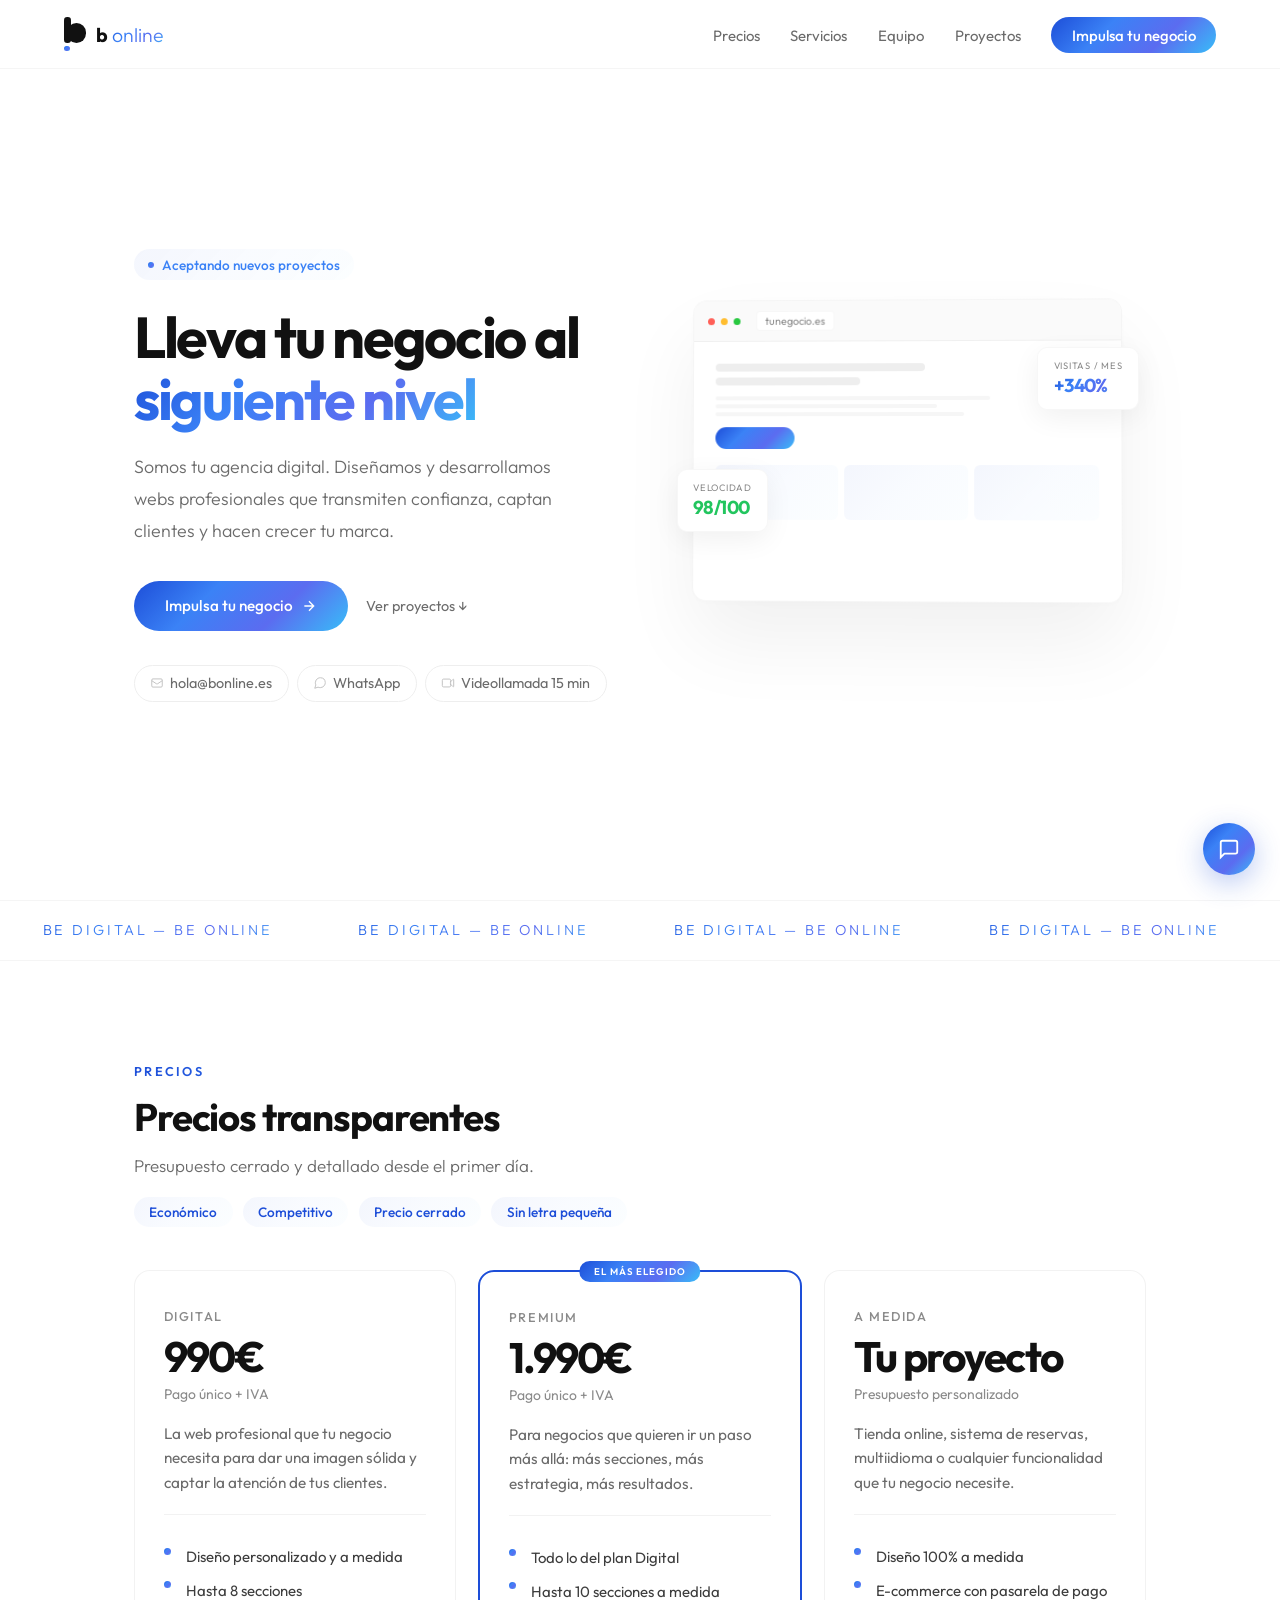
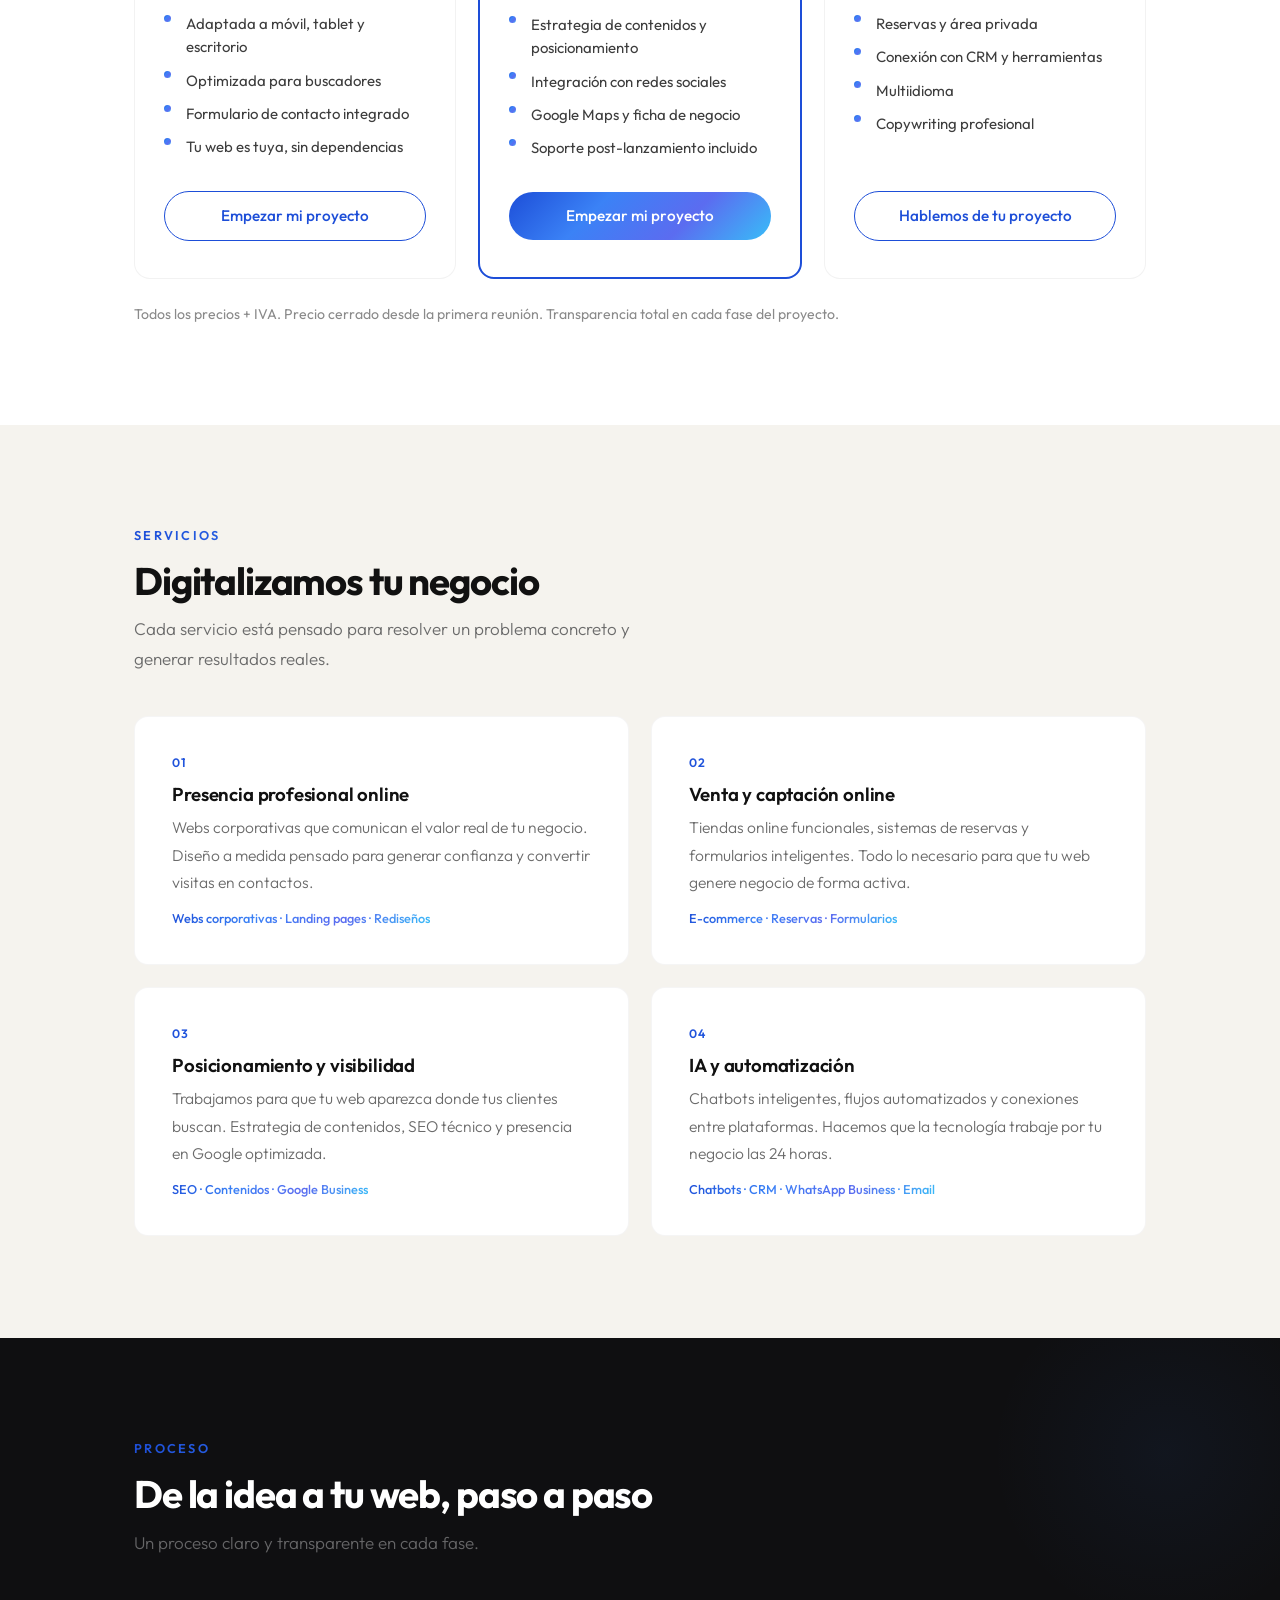
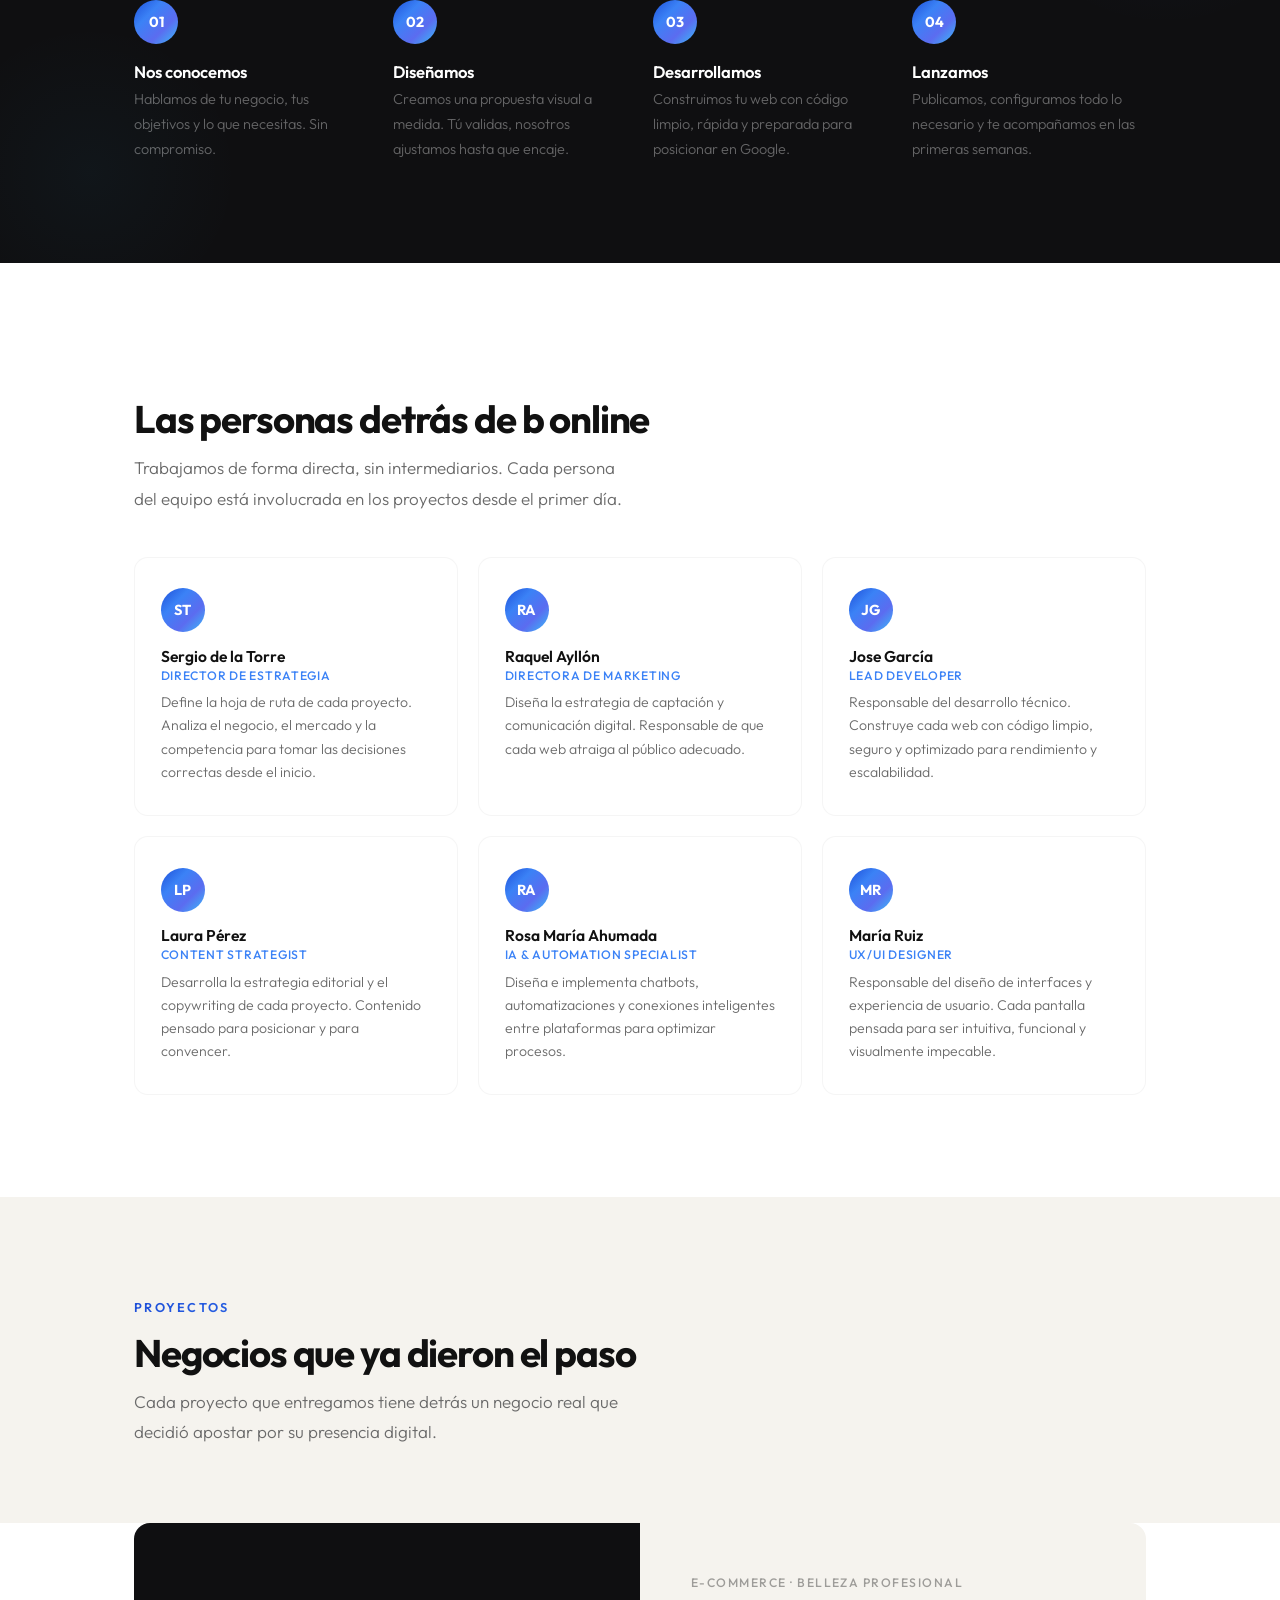
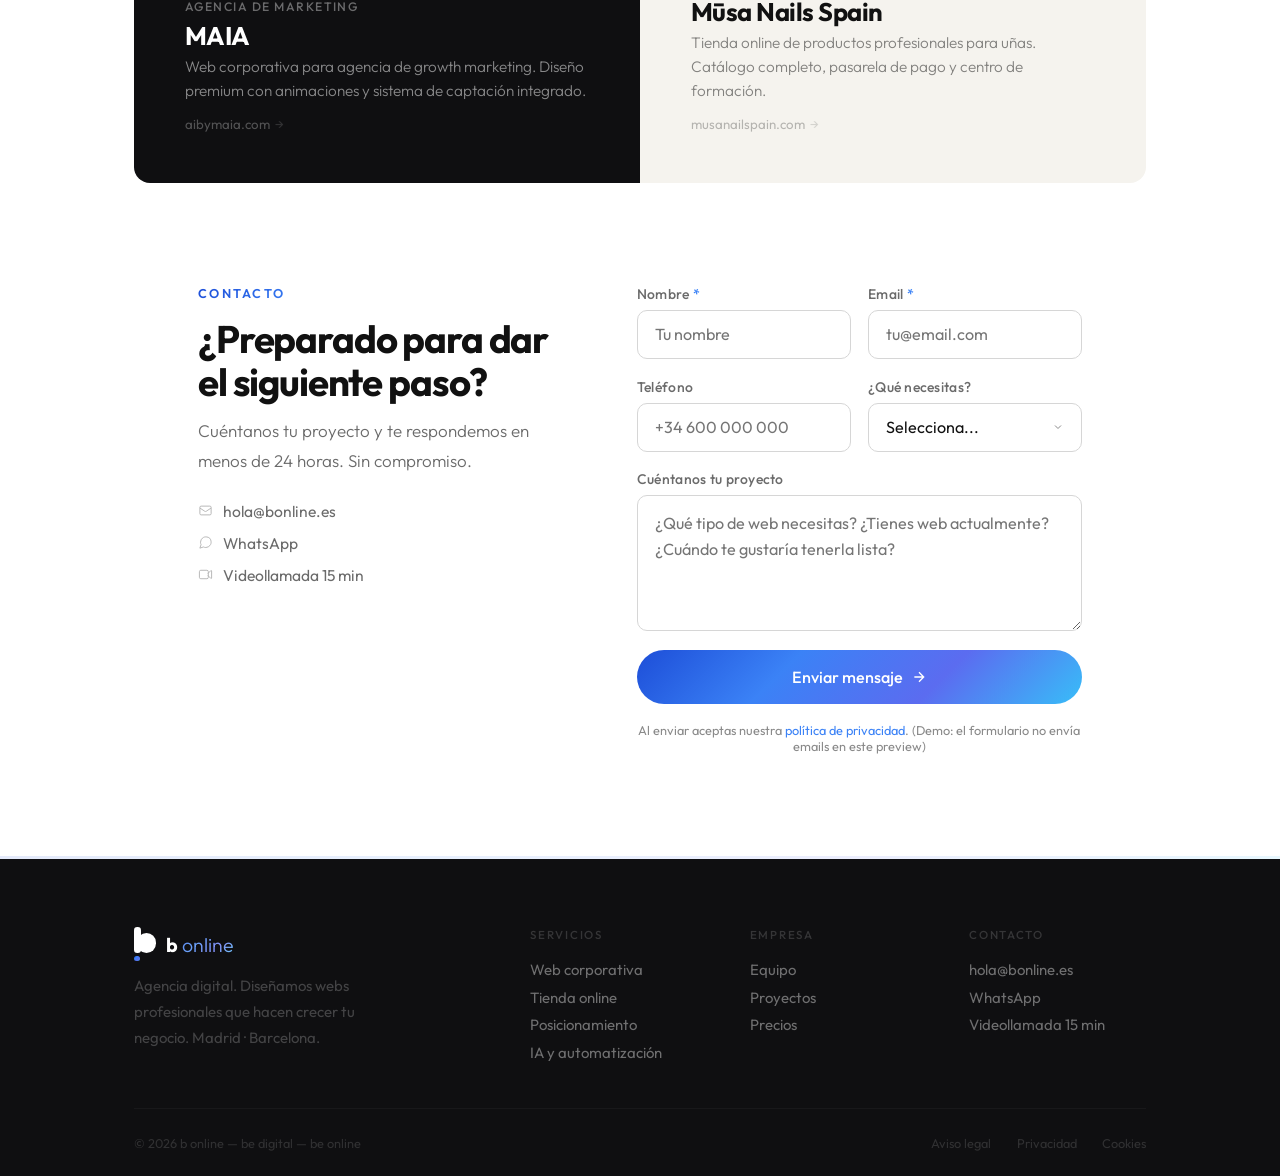
==== commit 21313e9a: "Fix layout: centering, font scale, contact gap, responsive, favicon - html font-size: 17px base (sca" ====
--- a/preview.html
+++ b/preview.html
@@ -13,15 +13,17 @@
   --grad-h:linear-gradient(135deg,#1a46c4,#3574e0,#5060d8,#30a8dd);
   --grad-s:linear-gradient(135deg,rgba(29,78,216,.05),rgba(59,130,246,.03),rgba(56,189,248,.02));
   --c1:#1D4ED8;--c2:#3B82F6;--c3:#5B6CF0;--c4:#38BDF8;
-  --f:'Outfit',sans-serif
+  --f:'Outfit',sans-serif;
+  --max:1140px;
+  --px:clamp(1.5rem,5vw,4rem)
 }
 *{margin:0;padding:0;box-sizing:border-box}
-html{scroll-behavior:smooth}
+html{scroll-behavior:smooth;font-size:17px}
 body{font-family:var(--f);background:var(--bg);color:var(--black);overflow-x:hidden;-webkit-font-smoothing:antialiased}
 ::selection{background:var(--c2);color:#fff}
 
 /* NAV */
-nav{position:fixed;top:0;left:0;right:0;z-index:100;padding:1rem 3rem;display:flex;justify-content:space-between;align-items:center;background:rgba(255,255,255,.92);backdrop-filter:blur(24px);-webkit-backdrop-filter:blur(24px);border-bottom:1px solid rgba(0,0,0,.04)}
+nav{position:fixed;top:0;left:0;right:0;z-index:100;padding:1rem var(--px);display:flex;justify-content:space-between;align-items:center;background:rgba(255,255,255,.92);backdrop-filter:blur(24px);-webkit-backdrop-filter:blur(24px);border-bottom:1px solid rgba(0,0,0,.04)}
 .logo{display:flex;align-items:center;gap:10px;text-decoration:none;color:var(--black)}
 .logo-s{position:relative;width:22px;height:34px;cursor:pointer;transition:transform .3s}
 .logo-s:hover{animation:bnc .5s}
@@ -34,7 +36,7 @@
 .logo-bb{font-weight:700;font-size:1.15rem;letter-spacing:-.03em}
 .logo-on{font-weight:300;font-size:1.15rem;background:var(--grad);-webkit-background-clip:text;-webkit-text-fill-color:transparent;background-clip:text}
 .nl{display:flex;gap:1.8rem;align-items:center;list-style:none}
-.nl a{text-decoration:none;color:var(--g500);font-size:.8rem;font-weight:400;transition:color .3s}.nl a:hover{color:var(--black)}
+.nl a{text-decoration:none;color:var(--g500);font-size:.88rem;font-weight:400;transition:color .3s}.nl a:hover{color:var(--black)}
 .nc{background:var(--grad)!important;color:#fff!important;padding:.5rem 1.2rem!important;border-radius:100px;font-weight:500!important;transition:all .3s!important;-webkit-text-fill-color:#fff!important}.nc:hover{opacity:.9!important;transform:translateY(-1px)}
 .ham{display:none;background:0;border:0;cursor:pointer;padding:.5rem}.ham span{display:block;width:20px;height:1.5px;background:var(--black);margin:4px 0;transition:all .3s}
 .ham.open span:nth-child(1){transform:translateY(5.5px) rotate(45deg)}
@@ -54,19 +56,20 @@
 .gl{height:3px;background:var(--grad);border:none;margin:0;opacity:.12}
 
 /* HERO */
-.hero{min-height:100vh;display:grid;grid-template-columns:1fr 1fr;align-items:center;padding:0 3rem;gap:3rem;position:relative;overflow:hidden}
-.hero::after{content:'';position:absolute;top:-10%;right:-8%;width:550px;height:550px;background:radial-gradient(circle,rgba(59,130,246,.05) 0%,rgba(56,189,248,.02) 40%,transparent 70%);pointer-events:none}
-.hero-c{padding:7rem 0 4rem;max-width:520px;position:relative;z-index:1}
-.h-tag{display:inline-flex;align-items:center;gap:.5rem;background:var(--grad-s);font-size:.72rem;font-weight:500;padding:.38rem .8rem;border-radius:100px;margin-bottom:1.5rem;color:var(--c2)}
+.hero{min-height:100vh;display:grid;grid-template-columns:1fr 1fr;align-items:center;padding:0 var(--px);gap:3rem;position:relative;overflow:hidden;max-width:var(--max);margin:0 auto}
+.hero-outer{position:relative}
+.hero-outer::after{content:'';position:absolute;top:-10%;right:-8%;width:550px;height:550px;background:radial-gradient(circle,rgba(59,130,246,.05) 0%,rgba(56,189,248,.02) 40%,transparent 70%);pointer-events:none;z-index:0}
+.hero-c{padding:7rem 0 4rem;max-width:540px;position:relative;z-index:1}
+.h-tag{display:inline-flex;align-items:center;gap:.5rem;background:var(--grad-s);font-size:.8rem;font-weight:500;padding:.38rem .8rem;border-radius:100px;margin-bottom:1.5rem;color:var(--c2)}
 .h-tag .dot{width:6px;height:6px;border-radius:50%;background:var(--grad);animation:pu 2s infinite}
 @keyframes pu{0%,100%{opacity:1}50%{opacity:.3}}
-.hero h1{font-size:clamp(2.3rem,4.2vw,3.4rem);font-weight:700;line-height:1.08;letter-spacing:-.04em;margin-bottom:1.1rem}
+.hero h1{font-size:clamp(2.5rem,4.5vw,3.8rem);font-weight:700;line-height:1.08;letter-spacing:-.04em;margin-bottom:1.2rem}
 .hero h1 .ac{background:var(--grad);-webkit-background-clip:text;-webkit-text-fill-color:transparent;background-clip:text}
-.hero-sub{font-size:.98rem;color:var(--g500);line-height:1.75;font-weight:300;margin-bottom:2rem;max-width:400px}
+.hero-sub{font-size:1.05rem;color:var(--g500);line-height:1.8;font-weight:300;margin-bottom:2rem;max-width:420px}
 .hero-a{display:flex;gap:.7rem;align-items:center;flex-wrap:wrap;margin-bottom:2rem}
 .hero-bar{display:flex;gap:.5rem;flex-wrap:wrap}
-.hero-bar a{display:inline-flex;align-items:center;gap:.35rem;padding:.5rem .9rem;border-radius:100px;font-size:.76rem;font-weight:400;text-decoration:none;border:1px solid var(--g100);color:var(--g500);transition:all .3s;background:var(--bg)}.hero-bar a:hover{border-color:var(--c2);color:var(--c2)}
-.hero-bar a svg{width:13px;height:13px;opacity:.45}
+.hero-bar a{display:inline-flex;align-items:center;gap:.35rem;padding:.5rem .9rem;border-radius:100px;font-size:.85rem;font-weight:400;text-decoration:none;border:1px solid var(--g100);color:var(--g500);transition:all .3s;background:var(--bg)}.hero-bar a:hover{border-color:var(--c2);color:var(--c2)}
+.hero-bar a svg{width:14px;height:14px;opacity:.45}
 .hero-v{position:relative;height:100vh;display:flex;align-items:center;justify-content:center}
 .hm{position:relative;width:100%;max-width:430px}
 .mbr{background:#fff;border-radius:14px;box-shadow:0 40px 80px rgba(0,0,0,.06),0 2px 12px rgba(0,0,0,.02);overflow:hidden;border:1px solid rgba(0,0,0,.04);transform:perspective(1000px) rotateY(-2deg) rotateX(1deg);transition:transform .6s cubic-bezier(.22,1,.36,1)}.mbr:hover{transform:perspective(1000px) rotateY(0) rotateX(0)}
@@ -92,102 +95,104 @@
 @keyframes marq{0%{transform:translateX(0)}100%{transform:translateX(-50%)}}
 
 /* SECTIONS */
-.sec{padding:6rem 3rem}
+.sec{padding:6rem 0}
+.sec-inner{max-width:var(--max);margin:0 auto;padding:0 var(--px)}
 .sec-w{background:var(--warm)}
 .sec-bl{background:var(--dark);color:#fff;position:relative;overflow:hidden}
 .sec-bl::before{content:'';position:absolute;top:-60px;right:-60px;width:350px;height:350px;background:radial-gradient(circle,rgba(59,130,246,.06) 0%,transparent 70%);pointer-events:none}
 .sec-bl::after{content:'';position:absolute;bottom:-60px;left:-60px;width:300px;height:300px;background:radial-gradient(circle,rgba(56,189,248,.04) 0%,transparent 70%);pointer-events:none}
-.sl{font-size:.65rem;text-transform:uppercase;letter-spacing:.18em;font-weight:600;margin-bottom:1rem;background:var(--grad);-webkit-background-clip:text;-webkit-text-fill-color:transparent;background-clip:text}
-.stt{font-size:clamp(1.7rem,2.8vw,2.3rem);font-weight:700;line-height:1.12;letter-spacing:-.03em;max-width:480px;margin-bottom:.6rem}
-.ss{font-size:.9rem;color:var(--g500);line-height:1.7;font-weight:300;max-width:420px;margin-bottom:3rem}
+.sl{font-size:.75rem;text-transform:uppercase;letter-spacing:.18em;font-weight:600;margin-bottom:1rem;background:var(--grad);-webkit-background-clip:text;-webkit-text-fill-color:transparent;background-clip:text}
+.stt{font-size:clamp(1.9rem,3vw,2.6rem);font-weight:700;line-height:1.12;letter-spacing:-.03em;max-width:560px;margin-bottom:.7rem}
+.ss{font-size:1rem;color:var(--g500);line-height:1.75;font-weight:300;max-width:500px;margin-bottom:2.5rem}
 .sec-bl .ss{color:rgba(255,255,255,.36)}
 
 /* PRICING */
-.pr-head{margin-bottom:2.5rem;max-width:960px}
+.pr-head{margin-bottom:2.5rem}
 .pr-tags{display:flex;gap:.6rem;margin-top:1rem;flex-wrap:wrap}
-.pr-tag{font-size:.72rem;font-weight:500;padding:.35rem .9rem;border-radius:100px;background:var(--grad-s);color:var(--c1)}
-.pr-row{display:flex;gap:1.3rem;max-width:960px;align-items:stretch}
+.pr-tag{font-size:.8rem;font-weight:500;padding:.35rem .9rem;border-radius:100px;background:var(--grad-s);color:var(--c1)}
+.pr-row{display:flex;gap:1.3rem;align-items:stretch}
 .pr{background:var(--bg);border:1px solid rgba(0,0,0,.05);border-radius:16px;padding:2.2rem 1.7rem;position:relative;transition:transform .4s,box-shadow .4s;display:flex;flex-direction:column;flex:1;min-width:0}
 .pr:hover{transform:translateY(-4px);box-shadow:0 20px 48px rgba(0,0,0,.04)}
 .pr.pop{border:2px solid var(--c1)}
 .pop-t{position:absolute;top:-11px;left:50%;transform:translateX(-50%);background:var(--grad);color:#fff;font-size:.57rem;text-transform:uppercase;letter-spacing:.1em;padding:.25rem .85rem;border-radius:100px;font-weight:600;white-space:nowrap}
-.pr-nm{font-size:.65rem;text-transform:uppercase;letter-spacing:.12em;color:var(--g400);margin-bottom:.3rem;font-weight:500}
-.pr-p{font-size:2.3rem;font-weight:700;letter-spacing:-.04em;margin-bottom:.1rem}
-.pr-per{font-size:.73rem;color:var(--g400);margin-bottom:1.1rem}
-.pr-d{font-size:.8rem;color:var(--g500);line-height:1.6;margin-bottom:1.5rem;padding-bottom:1.1rem;border-bottom:1px solid rgba(0,0,0,.05)}
+.pr-nm{font-size:.75rem;text-transform:uppercase;letter-spacing:.12em;color:var(--g400);margin-bottom:.3rem;font-weight:500}
+.pr-p{font-size:2.5rem;font-weight:700;letter-spacing:-.04em;margin-bottom:.1rem}
+.pr-per{font-size:.82rem;color:var(--g400);margin-bottom:1.1rem}
+.pr-d{font-size:.9rem;color:var(--g500);line-height:1.6;margin-bottom:1.5rem;padding-bottom:1.1rem;border-bottom:1px solid rgba(0,0,0,.05)}
 .pr-li{list-style:none;margin-bottom:1.6rem;flex:1}
-.pr-li li{font-size:.79rem;color:var(--g600);padding:.3rem 0;padding-left:1.2rem;position:relative;line-height:1.5}
+.pr-li li{font-size:.88rem;color:var(--g600);padding:.3rem 0;padding-left:1.3rem;position:relative;line-height:1.55}
 .pr-li li::before{content:'';position:absolute;left:0;top:.45rem;width:7px;height:7px;border-radius:50%;background:var(--grad)}
-.pr-cta{display:block;text-align:center;padding:.8rem;background:var(--grad);color:#fff;text-decoration:none;font-size:.83rem;font-weight:500;border-radius:100px;transition:all .3s;cursor:pointer;font-family:var(--f);width:100%;border:0}.pr-cta:hover{box-shadow:0 8px 24px rgba(29,78,216,.2);transform:translateY(-1px)}
-.pr-cta-o{display:block;text-align:center;padding:.8rem;border:1.5px solid var(--c1);background:transparent;color:var(--c1);text-decoration:none;font-size:.83rem;font-weight:500;border-radius:100px;transition:all .3s;cursor:pointer;font-family:var(--f);width:100%}.pr-cta-o:hover{background:var(--c1);color:#fff}
-.pr-note{margin-top:1.5rem;font-size:.75rem;color:var(--g400);max-width:600px}
+.pr-cta{display:block;text-align:center;padding:.85rem;background:var(--grad);color:#fff;text-decoration:none;font-size:.9rem;font-weight:500;border-radius:100px;transition:all .3s;cursor:pointer;font-family:var(--f);width:100%;border:0}.pr-cta:hover{box-shadow:0 8px 24px rgba(29,78,216,.2);transform:translateY(-1px)}
+.pr-cta-o{display:block;text-align:center;padding:.85rem;border:1.5px solid var(--c1);background:transparent;color:var(--c1);text-decoration:none;font-size:.9rem;font-weight:500;border-radius:100px;transition:all .3s;cursor:pointer;font-family:var(--f);width:100%}.pr-cta-o:hover{background:var(--c1);color:#fff}
+.pr-note{margin-top:1.5rem;font-size:.83rem;color:var(--g400)}
 
 /* SERVICES */
-.wg{display:grid;grid-template-columns:1fr 1fr;gap:1.3rem;max-width:1000px}
-.wb{padding:2rem;border-radius:14px;background:var(--bg);border:1px solid rgba(0,0,0,.04);transition:transform .3s,box-shadow .3s}.wb:hover{transform:translateY(-3px);box-shadow:0 16px 40px rgba(0,0,0,.04)}
-.wb-n{font-size:.63rem;font-weight:600;background:var(--grad);-webkit-background-clip:text;-webkit-text-fill-color:transparent;background-clip:text;margin-bottom:.7rem;letter-spacing:.05em}
-.wb h3{font-size:1.02rem;font-weight:600;margin-bottom:.4rem;letter-spacing:-.01em}
-.wb p{font-size:.82rem;color:var(--g500);line-height:1.7;font-weight:300}
-.wb .tg{display:inline-block;margin-top:.7rem;font-size:.68rem;font-weight:500;background:var(--grad);-webkit-background-clip:text;-webkit-text-fill-color:transparent;background-clip:text}
+.wg{display:grid;grid-template-columns:1fr 1fr;gap:1.3rem}
+.wb{padding:2.2rem;border-radius:14px;background:var(--bg);border:1px solid rgba(0,0,0,.04);transition:transform .3s,box-shadow .3s}.wb:hover{transform:translateY(-3px);box-shadow:0 16px 40px rgba(0,0,0,.04)}
+.wb-n{font-size:.72rem;font-weight:600;background:var(--grad);-webkit-background-clip:text;-webkit-text-fill-color:transparent;background-clip:text;margin-bottom:.7rem;letter-spacing:.05em}
+.wb h3{font-size:1.1rem;font-weight:600;margin-bottom:.5rem;letter-spacing:-.01em}
+.wb p{font-size:.92rem;color:var(--g500);line-height:1.75;font-weight:300}
+.wb .tg{display:inline-block;margin-top:.8rem;font-size:.75rem;font-weight:500;background:var(--grad);-webkit-background-clip:text;-webkit-text-fill-color:transparent;background-clip:text}
 
 /* PROCESS */
-.proc-r{display:grid;grid-template-columns:repeat(4,1fr);gap:1.5rem;max-width:1000px}
+.proc-r{display:grid;grid-template-columns:repeat(4,1fr);gap:1.5rem}
 .pc{position:relative;z-index:1}
-.pc-n{width:40px;height:40px;border-radius:50%;display:flex;align-items:center;justify-content:center;font-weight:700;font-size:.78rem;margin-bottom:1rem;color:#fff;background:var(--grad)}
-.pc h4{font-size:.88rem;font-weight:600;margin-bottom:.25rem}
-.pc p{font-size:.75rem;color:rgba(255,255,255,.36);line-height:1.7;font-weight:300}
+.pc-n{width:44px;height:44px;border-radius:50%;display:flex;align-items:center;justify-content:center;font-weight:700;font-size:.85rem;margin-bottom:1rem;color:#fff;background:var(--grad)}
+.pc h4{font-size:.98rem;font-weight:600;margin-bottom:.3rem}
+.pc p{font-size:.85rem;color:rgba(255,255,255,.36);line-height:1.7;font-weight:300}
 
 /* TEAM */
-.team-txt{font-size:.9rem;color:var(--g500);line-height:1.75;font-weight:300;max-width:460px;margin-bottom:2.5rem}
-.team-g{display:grid;grid-template-columns:repeat(3,1fr);gap:1.2rem;max-width:900px}
-.tm{padding:1.8rem 1.3rem;background:var(--bg);border:1px solid rgba(0,0,0,.04);border-radius:14px;transition:transform .3s,box-shadow .3s}.tm:hover{transform:translateY(-3px);box-shadow:0 12px 32px rgba(0,0,0,.04)}
-.tm-init{width:42px;height:42px;border-radius:50%;margin-bottom:.7rem;background:var(--grad);display:flex;align-items:center;justify-content:center;font-size:.78rem;font-weight:700;color:#fff}
-.tm h4{font-size:.82rem;font-weight:600;margin-bottom:.05rem}
-.tm .role{font-size:.65rem;color:var(--c2);font-weight:500;text-transform:uppercase;letter-spacing:.06em;margin-bottom:.45rem}
-.tm .bio{font-size:.74rem;color:var(--g500);line-height:1.6;font-weight:300}
+.team-txt{font-size:1rem;color:var(--g500);line-height:1.8;font-weight:300;max-width:500px;margin-bottom:2.5rem}
+.team-g{display:grid;grid-template-columns:repeat(3,1fr);gap:1.2rem}
+.tm{padding:1.8rem 1.5rem;background:var(--bg);border:1px solid rgba(0,0,0,.04);border-radius:14px;transition:transform .3s,box-shadow .3s}.tm:hover{transform:translateY(-3px);box-shadow:0 12px 32px rgba(0,0,0,.04)}
+.tm-init{width:44px;height:44px;border-radius:50%;margin-bottom:.8rem;background:var(--grad);display:flex;align-items:center;justify-content:center;font-size:.85rem;font-weight:700;color:#fff}
+.tm h4{font-size:.92rem;font-weight:600;margin-bottom:.1rem}
+.tm .role{font-size:.72rem;color:var(--c2);font-weight:500;text-transform:uppercase;letter-spacing:.06em;margin-bottom:.5rem}
+.tm .bio{font-size:.83rem;color:var(--g500);line-height:1.65;font-weight:300}
 
 /* CASES */
-.cases-wrap{max-width:1000px;margin:0 auto;padding:0 3rem}
+.cases-wrap{max-width:var(--max);margin:0 auto;padding:0 var(--px)}
 .cases-g{display:grid;grid-template-columns:1fr 1fr;gap:0;border-radius:16px;overflow:hidden}
 .case{padding:3rem;display:flex;flex-direction:column;justify-content:flex-end;min-height:260px;text-decoration:none;transition:all .3s;position:relative;overflow:hidden}
 .case::after{content:'';position:absolute;top:0;left:0;right:0;bottom:0;background:var(--grad);opacity:0;transition:opacity .3s;pointer-events:none}.case:hover::after{opacity:.04}
 .case-dk{background:var(--dark);color:#fff}.case-lt{background:var(--warm);color:var(--black)}
-.case-type{font-size:.62rem;text-transform:uppercase;letter-spacing:.12em;margin-bottom:.3rem;font-weight:500;opacity:.38}
-.case-name{font-size:1.35rem;font-weight:700;letter-spacing:-.02em;margin-bottom:.2rem}
-.case-what{font-size:.8rem;font-weight:300;opacity:.5;line-height:1.5}
-.case-url{font-size:.7rem;margin-top:.8rem;font-weight:400;opacity:.28;display:inline-flex;align-items:center;gap:.3rem}.case-url::after{content:'→';opacity:.5}
+.case-type{font-size:.72rem;text-transform:uppercase;letter-spacing:.12em;margin-bottom:.3rem;font-weight:500;opacity:.38}
+.case-name{font-size:1.5rem;font-weight:700;letter-spacing:-.02em;margin-bottom:.2rem}
+.case-what{font-size:.9rem;font-weight:300;opacity:.5;line-height:1.55}
+.case-url{font-size:.78rem;margin-top:.8rem;font-weight:400;opacity:.28;display:inline-flex;align-items:center;gap:.3rem}.case-url::after{content:'→';opacity:.5}
 
 /* CONTACT FORM */
-.contact-sec{padding:6rem 3rem}
-.contact-wrap{display:grid;grid-template-columns:1fr 1.1fr;gap:5rem;max-width:1000px;margin:0 auto}
+.contact-sec{padding:6rem 0}
+.contact-wrap{display:grid;grid-template-columns:1fr 1.2fr;gap:4rem;max-width:var(--max);margin:0 auto;padding:0 var(--px)}
 .contact-intro .stt{max-width:100%}
-.contact-links{display:flex;flex-direction:column;gap:.6rem;margin-top:1.5rem}
-.contact-link{display:inline-flex;align-items:center;gap:.6rem;font-size:.83rem;color:var(--g500);text-decoration:none;transition:color .2s}.contact-link:hover{color:var(--c2)}
+.contact-links{display:flex;flex-direction:column;gap:.7rem;margin-top:1.5rem}
+.contact-link{display:inline-flex;align-items:center;gap:.6rem;font-size:.92rem;color:var(--g500);text-decoration:none;transition:color .2s}.contact-link:hover{color:var(--c2)}
 .contact-link svg{flex-shrink:0;opacity:.5}
-.contact-form{display:flex;flex-direction:column;gap:1rem}
+.contact-form{display:flex;flex-direction:column;gap:1.1rem}
 .cf-row{display:grid;grid-template-columns:1fr 1fr;gap:1rem}
-.cf-field{display:flex;flex-direction:column;gap:.35rem}
-.cf-field label{font-size:.72rem;font-weight:500;color:var(--g500);letter-spacing:.02em}
+.cf-field{display:flex;flex-direction:column;gap:.4rem}
+.cf-field label{font-size:.82rem;font-weight:500;color:var(--g500);letter-spacing:.02em}
 .req{color:var(--c2)}
-.cf-field input,.cf-field select,.cf-field textarea{width:100%;padding:.75rem 1rem;border:1.5px solid var(--g200);border-radius:10px;font-family:var(--f);font-size:.85rem;color:var(--black);background:#fff;outline:none;transition:border-color .2s,box-shadow .2s;-webkit-appearance:none}
+.cf-field input,.cf-field select,.cf-field textarea{width:100%;padding:.8rem 1rem;border:1.5px solid var(--g200);border-radius:10px;font-family:var(--f);font-size:.95rem;color:var(--black);background:#fff;outline:none;transition:border-color .2s,box-shadow .2s;-webkit-appearance:none}
 .cf-field input:focus,.cf-field select:focus,.cf-field textarea:focus{border-color:var(--c2);box-shadow:0 0 0 3px rgba(59,130,246,.08)}
-.cf-field textarea{resize:vertical;min-height:110px;line-height:1.6}
+.cf-field textarea{resize:vertical;min-height:120px;line-height:1.65}
 .cf-field select{background-image:url("data:image/svg+xml,%3Csvg xmlns='http://www.w3.org/2000/svg' width='12' height='12' viewBox='0 0 24 24' fill='none' stroke='%238a8a8a' stroke-width='2'%3E%3Cpath d='M6 9l6 6 6-6'/%3E%3C/svg%3E");background-repeat:no-repeat;background-position:right 1rem center;cursor:pointer}
-.form-btn{width:100%;justify-content:center;padding:1rem;font-size:.9rem}
+.form-btn{width:100%;justify-content:center;padding:1rem;font-size:.95rem}
 .spin{animation:spinning .7s linear infinite;display:inline-block}
 @keyframes spinning{to{transform:rotate(360deg)}}
-.form-msg{font-size:.82rem;padding:.7rem 1rem;border-radius:8px;display:none}
+.form-msg{font-size:.9rem;padding:.8rem 1rem;border-radius:8px;display:none}
 .form-msg.ok{display:block;background:#f0fdf4;color:#166534;border:1px solid #bbf7d0}
 .form-msg.err{display:block;background:#fef2f2;color:#991b1b;border:1px solid #fecaca}
-.form-privacy{font-size:.68rem;color:var(--g400);text-align:center}.form-privacy a{color:var(--c2);text-decoration:none}
+.form-privacy{font-size:.75rem;color:var(--g400);text-align:center}.form-privacy a{color:var(--c2);text-decoration:none}
 
 /* FOOTER */
-footer{background:var(--dark);color:#fff;padding:3.5rem 3rem 1.5rem}
+footer{background:var(--dark);color:#fff;padding:4rem 0 1.5rem}
+.footer-inner{max-width:var(--max);margin:0 auto;padding:0 var(--px)}
 .ftg{display:grid;grid-template-columns:2fr 1fr 1fr 1fr;gap:2.5rem;margin-bottom:2.5rem}
-.ft-d{font-size:.78rem;color:rgba(255,255,255,.22);line-height:1.7;margin-top:.7rem;max-width:240px}
-.ftc h5{font-size:.6rem;text-transform:uppercase;letter-spacing:.15em;color:rgba(255,255,255,.16);margin-bottom:.8rem;font-weight:500}
-.ftc a{display:block;color:rgba(255,255,255,.4);text-decoration:none;font-size:.78rem;padding:.2rem 0;transition:color .3s}.ftc a:hover{color:#fff}
-.ftb{display:flex;justify-content:space-between;align-items:center;padding-top:1.5rem;border-top:1px solid rgba(255,255,255,.04);font-size:.66rem;color:rgba(255,255,255,.14);flex-wrap:wrap;gap:.8rem}
+.ft-d{font-size:.88rem;color:rgba(255,255,255,.22);line-height:1.75;margin-top:.7rem;max-width:260px}
+.ftc h5{font-size:.68rem;text-transform:uppercase;letter-spacing:.15em;color:rgba(255,255,255,.16);margin-bottom:.8rem;font-weight:500}
+.ftc a{display:block;color:rgba(255,255,255,.4);text-decoration:none;font-size:.88rem;padding:.25rem 0;transition:color .3s}.ftc a:hover{color:#fff}
+.ftb{display:flex;justify-content:space-between;align-items:center;padding-top:1.5rem;border-top:1px solid rgba(255,255,255,.04);font-size:.75rem;color:rgba(255,255,255,.14);flex-wrap:wrap;gap:.8rem}
 .ftl a{color:rgba(255,255,255,.14);text-decoration:none;margin-left:1.5rem;transition:color .3s}.ftl a:hover{color:rgba(255,255,255,.4)}
 .ft-logo .logo-st{background:#fff}.ft-logo .logo-bw{background:#fff}.ft-logo .logo-bb{color:#fff}.ft-logo .logo-on{-webkit-text-fill-color:rgba(255,255,255,.25)}
 
@@ -232,25 +237,48 @@
 .d1{transition-delay:.1s}.d2{transition-delay:.2s}.d3{transition-delay:.3s}
 
 /* RESPONSIVE */
+@media(max-width:1140px){
+  .hero{max-width:100%}
+}
 @media(max-width:1024px){
   .hero{grid-template-columns:1fr}.hero-v{display:none}
-  .wg{grid-template-columns:1fr}.cases-g{grid-template-columns:1fr}
-  .pr-row{flex-direction:column;max-width:360px}
-  .ftg{grid-template-columns:1fr 1fr}.team-g{grid-template-columns:1fr 1fr}
+  .wg{grid-template-columns:1fr}
+  .cases-g{grid-template-columns:1fr}
+  .pr-row{flex-direction:column;max-width:420px}
+  .ftg{grid-template-columns:1fr 1fr}
+  .team-g{grid-template-columns:1fr 1fr}
   .contact-wrap{grid-template-columns:1fr;gap:3rem}
+  .proc-r{grid-template-columns:1fr 1fr}
 }
 @media(max-width:768px){
-  nav{padding:.9rem 1.5rem}.nl{display:none}.ham{display:block}
-  .sec{padding:4rem 1.5rem}.hero{padding:0 1.5rem}.hero-c{padding:6rem 0 3rem}
-  .proc-r{grid-template-columns:1fr 1fr}.team-g{grid-template-columns:1fr}
-  .contact-sec{padding:4rem 1.5rem}
-  footer{padding:2.5rem 1.5rem 1rem}.ftg{grid-template-columns:1fr;gap:1.5rem}
+  nav{padding:.85rem 1.25rem}.nl{display:none}.ham{display:block}
+  .sec{padding:4rem 0}
+  .sec-inner{padding:0 1.25rem}
+  .hero{padding:0 1.25rem;grid-template-columns:1fr}.hero-c{padding:5.5rem 0 3rem}
+  .hero h1{font-size:clamp(2rem,8vw,2.8rem)}
+  .hero-sub{font-size:.95rem}
+  .proc-r{grid-template-columns:1fr 1fr;gap:1.2rem}
+  .team-g{grid-template-columns:1fr}
+  .pr-row{max-width:100%}
+  .contact-sec{padding:4rem 0}
+  .contact-wrap{padding:0 1.25rem;gap:2.5rem}
+  footer{padding:3rem 0 1.2rem}
+  .footer-inner{padding:0 1.25rem}
+  .ftg{grid-template-columns:1fr;gap:1.5rem}
   .hero-a{flex-direction:column;align-items:stretch;text-align:center}
   .btn-g,.btn-o{justify-content:center}
-  .cases-wrap{padding:0 1.5rem}.hero-bar{justify-content:center}
+  .cases-wrap{padding:0 1.25rem}
+  .hero-bar{justify-content:center}
   .cf-row{grid-template-columns:1fr}
   .chat-window{width:calc(100vw - 2rem);right:-.5rem}
+  .stt{font-size:clamp(1.6rem,6vw,2rem)}
 }
+@media(max-width:480px){
+  .proc-r{grid-template-columns:1fr}
+  .team-g{grid-template-columns:1fr}
+  .hero-bar a{font-size:.8rem}
+}
+
 </style>
 </head>
 <body>
@@ -319,7 +347,8 @@
 
 <!-- PRECIOS -->
 <section class="sec" id="precios">
-  <div class="pr-head rv">
+<div class="sec-inner">
+<div class="pr-head rv">
     <div class="sl">Precios</div>
     <h2 class="stt">Precios transparentes</h2>
     <p class="ss" style="margin-bottom:0">Presupuesto cerrado y detallado desde el primer día.</p>
@@ -347,33 +376,39 @@
     </div>
   </div>
   <p class="pr-note rv">Todos los precios + IVA. Precio cerrado desde la primera reunión. Transparencia total en cada fase del proyecto.</p>
+</div>
 </section>
 
 <!-- SERVICIOS -->
 <section class="sec sec-w" id="servicios">
-  <div class="sl rv">Servicios</div><h2 class="stt rv">Digitalizamos tu negocio</h2><p class="ss rv">Cada servicio está pensado para resolver un problema concreto y generar resultados reales.</p>
+<div class="sec-inner">
+<div class="sl rv">Servicios</div><h2 class="stt rv">Digitalizamos tu negocio</h2><p class="ss rv">Cada servicio está pensado para resolver un problema concreto y generar resultados reales.</p>
   <div class="wg">
     <div class="wb rv"><div class="wb-n">01</div><h3>Presencia profesional online</h3><p>Webs corporativas que comunican el valor real de tu negocio. Diseño a medida pensado para generar confianza y convertir visitas en contactos.</p><span class="tg">Webs corporativas · Landing pages · Rediseños</span></div>
     <div class="wb rv d1"><div class="wb-n">02</div><h3>Venta y captación online</h3><p>Tiendas online funcionales, sistemas de reservas y formularios inteligentes. Todo lo necesario para que tu web genere negocio de forma activa.</p><span class="tg">E-commerce · Reservas · Formularios</span></div>
     <div class="wb rv d2"><div class="wb-n">03</div><h3>Posicionamiento y visibilidad</h3><p>Trabajamos para que tu web aparezca donde tus clientes buscan. Estrategia de contenidos, SEO técnico y presencia en Google optimizada.</p><span class="tg">SEO · Contenidos · Google Business</span></div>
     <div class="wb rv d3"><div class="wb-n">04</div><h3>IA y automatización</h3><p>Chatbots inteligentes, flujos automatizados y conexiones entre plataformas. Hacemos que la tecnología trabaje por tu negocio las 24 horas.</p><span class="tg">Chatbots · CRM · WhatsApp Business · Email</span></div>
   </div>
+</div>
 </section>
 
 <!-- PROCESO -->
 <section class="sec sec-bl">
-  <div class="sl rv">Proceso</div><h2 class="stt rv" style="color:#fff">De la idea a tu web, paso a paso</h2><p class="ss rv">Un proceso claro y transparente en cada fase.</p>
+<div class="sec-inner">
+<div class="sl rv">Proceso</div><h2 class="stt rv" style="color:#fff">De la idea a tu web, paso a paso</h2><p class="ss rv">Un proceso claro y transparente en cada fase.</p>
   <div class="proc-r rv">
     <div class="pc"><div class="pc-n">01</div><h4>Nos conocemos</h4><p>Hablamos de tu negocio, tus objetivos y lo que necesitas. Sin compromiso.</p></div>
     <div class="pc"><div class="pc-n">02</div><h4>Diseñamos</h4><p>Creamos una propuesta visual a medida. Tú validas, nosotros ajustamos hasta que encaje.</p></div>
     <div class="pc"><div class="pc-n">03</div><h4>Desarrollamos</h4><p>Construimos tu web con código limpio, rápida y preparada para posicionar en Google.</p></div>
     <div class="pc"><div class="pc-n">04</div><h4>Lanzamos</h4><p>Publicamos, configuramos todo lo necesario y te acompañamos en las primeras semanas.</p></div>
   </div>
+</div>
 </section>
 
 <!-- EQUIPO -->
 <section class="sec" id="equipo">
-  <div class="sl rv">Equipo</div><h2 class="stt rv">Las personas detrás de b online</h2>
+<div class="sec-inner">
+<div class="sl rv">Equipo</div><h2 class="stt rv">Las personas detrás de b online</h2>
   <p class="team-txt rv">Trabajamos de forma directa, sin intermediarios. Cada persona del equipo está involucrada en los proyectos desde el primer día.</p>
   <div class="team-g rv">
     <div class="tm"><div class="tm-init">ST</div><h4>Sergio de la Torre</h4><div class="role">Director de estrategia</div><div class="bio">Define la hoja de ruta de cada proyecto. Analiza el negocio, el mercado y la competencia para tomar las decisiones correctas desde el inicio.</div></div>
@@ -383,11 +418,14 @@
     <div class="tm"><div class="tm-init">RA</div><h4>Rosa María Ahumada</h4><div class="role">IA &amp; automation specialist</div><div class="bio">Diseña e implementa chatbots, automatizaciones y conexiones inteligentes entre plataformas para optimizar procesos.</div></div>
     <div class="tm"><div class="tm-init">MR</div><h4>María Ruiz</h4><div class="role">UX/UI designer</div><div class="bio">Responsable del diseño de interfaces y experiencia de usuario. Cada pantalla pensada para ser intuitiva, funcional y visualmente impecable.</div></div>
   </div>
+</div>
 </section>
 
 <!-- PROYECTOS -->
 <section class="sec sec-w" id="proyectos" style="padding-bottom:2rem">
-  <div class="sl rv">Proyectos</div><h2 class="stt rv">Negocios que ya dieron el paso</h2><p class="ss rv">Cada proyecto que entregamos tiene detrás un negocio real que decidió apostar por su presencia digital.</p>
+<div class="sec-inner">
+<div class="sl rv">Proyectos</div><h2 class="stt rv">Negocios que ya dieron el paso</h2><p class="ss rv">Cada proyecto que entregamos tiene detrás un negocio real que decidió apostar por su presencia digital.</p>
+</div>
 </section>
 <div class="cases-wrap"><div class="cases-g rv">
   <a href="https://aibymaia.com" target="_blank" class="case case-dk"><div class="case-type">Agencia de marketing</div><div class="case-name">MAIA</div><div class="case-what">Web corporativa para agencia de growth marketing. Diseño premium con animaciones y sistema de captación integrado.</div><div class="case-url">aibymaia.com</div></a>
@@ -396,7 +434,8 @@
 
 <!-- CONTACTO -->
 <section class="sec contact-sec" id="contacto">
-  <div class="contact-wrap">
+<div class="sec-inner">
+<div class="contact-wrap">
     <div class="contact-intro rv">
       <div class="sl">Contacto</div>
       <h2 class="stt">¿Preparado para dar el <span class="ac">siguiente paso</span>?</h2>
@@ -428,12 +467,15 @@
       <p class="form-privacy">Al enviar aceptas nuestra <a href="#">política de privacidad</a>. (Demo: el formulario no envía emails en este preview)</p>
     </form>
   </div>
+</div>
 </section>
 
 <hr class="gl">
 
 <!-- FOOTER -->
 <footer>
+<div class="footer-inner">
+
   <div class="ftg">
     <div>
       <a href="#" class="logo ft-logo"><div class="logo-s"><div class="logo-st"></div><div class="logo-bw"></div><div class="logo-dt"></div></div><div class="logo-tx"><span class="logo-bb">b</span> <span class="logo-on">online</span></div></a>
@@ -444,6 +486,8 @@
     <div class="ftc"><h5>Contacto</h5><a href="mailto:hola@bonline.es">hola@bonline.es</a><a href="https://wa.me/34600000000">WhatsApp</a><a href="mailto:hola@bonline.es?subject=Videollamada">Videollamada 15 min</a></div>
   </div>
   <div class="ftb"><span>© 2026 b online — be digital — be online</span><div class="ftl"><a href="#">Aviso legal</a><a href="#">Privacidad</a><a href="#">Cookies</a></div></div>
+
+</div>
 </footer>
 
 <!-- CHATBOT -->
@@ -724,6 +768,7 @@
   }
 
 })();
+
 </script>
 </body>
 </html>
